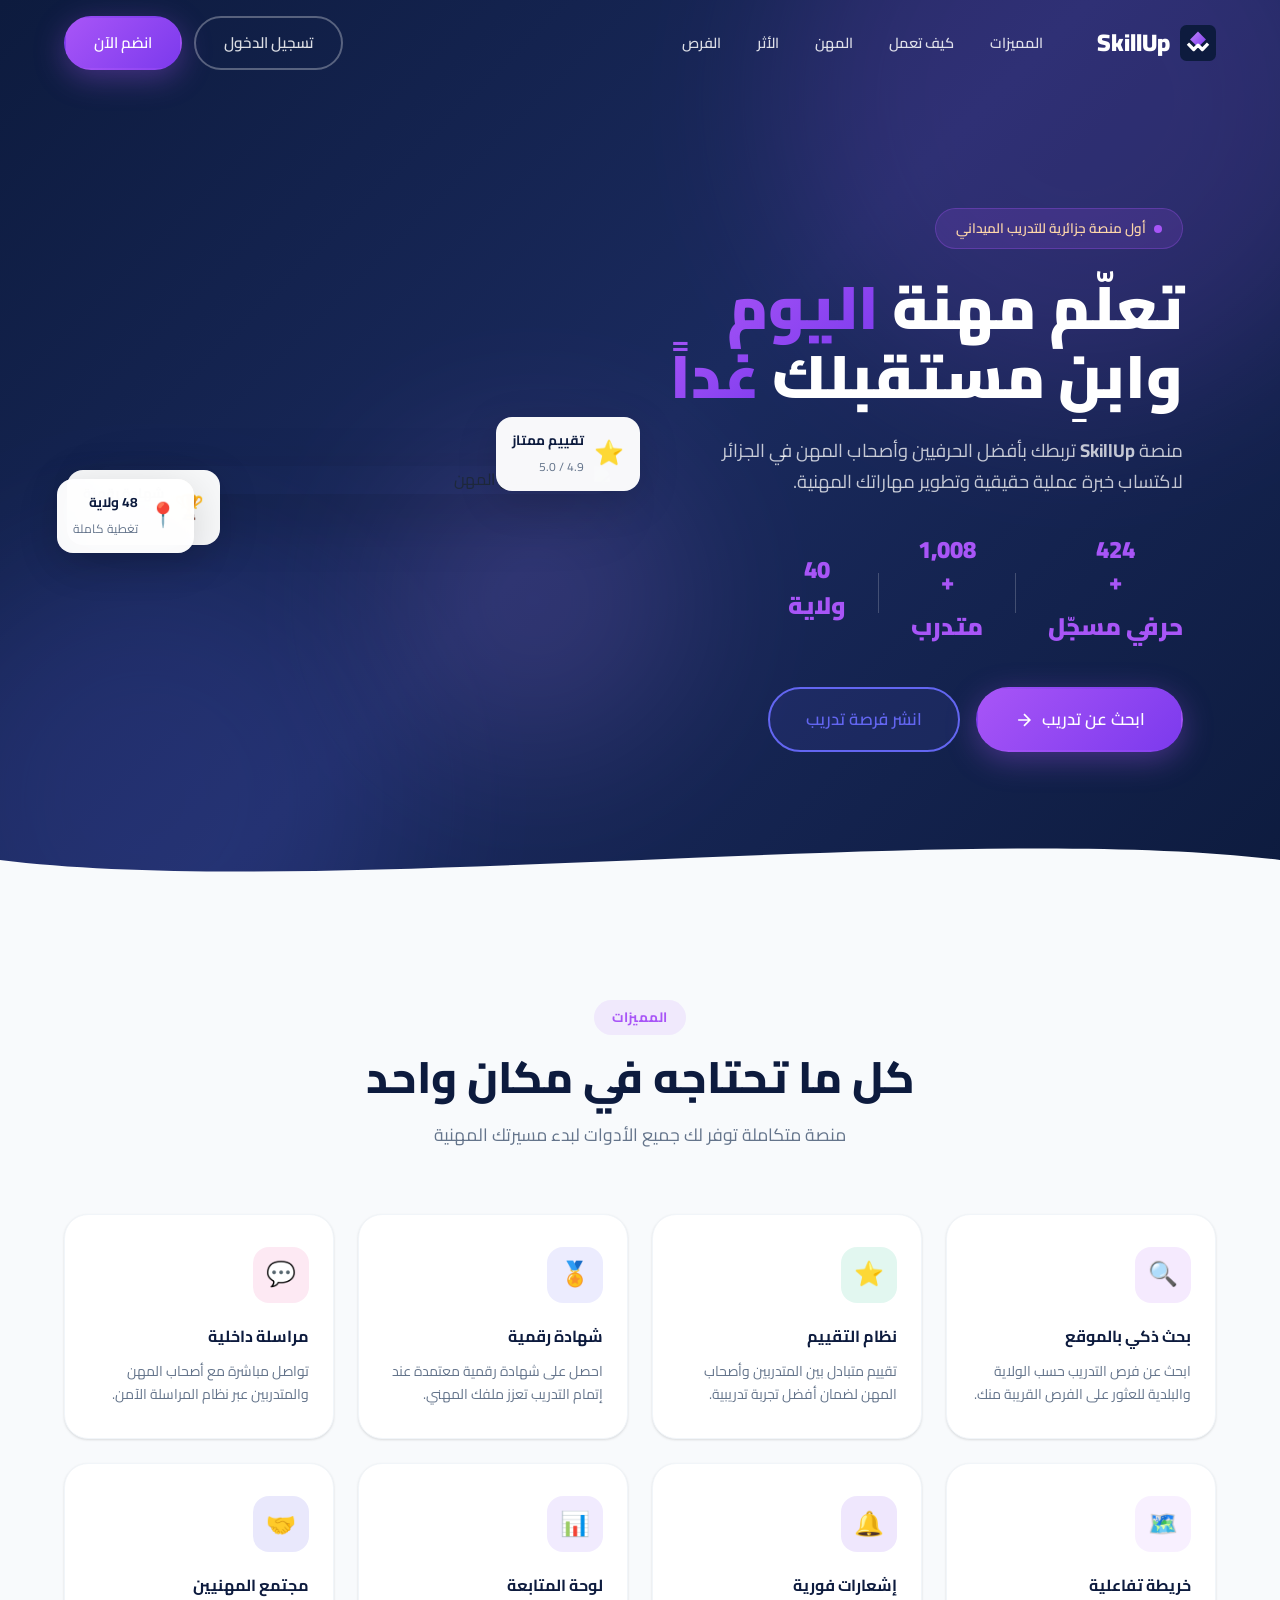
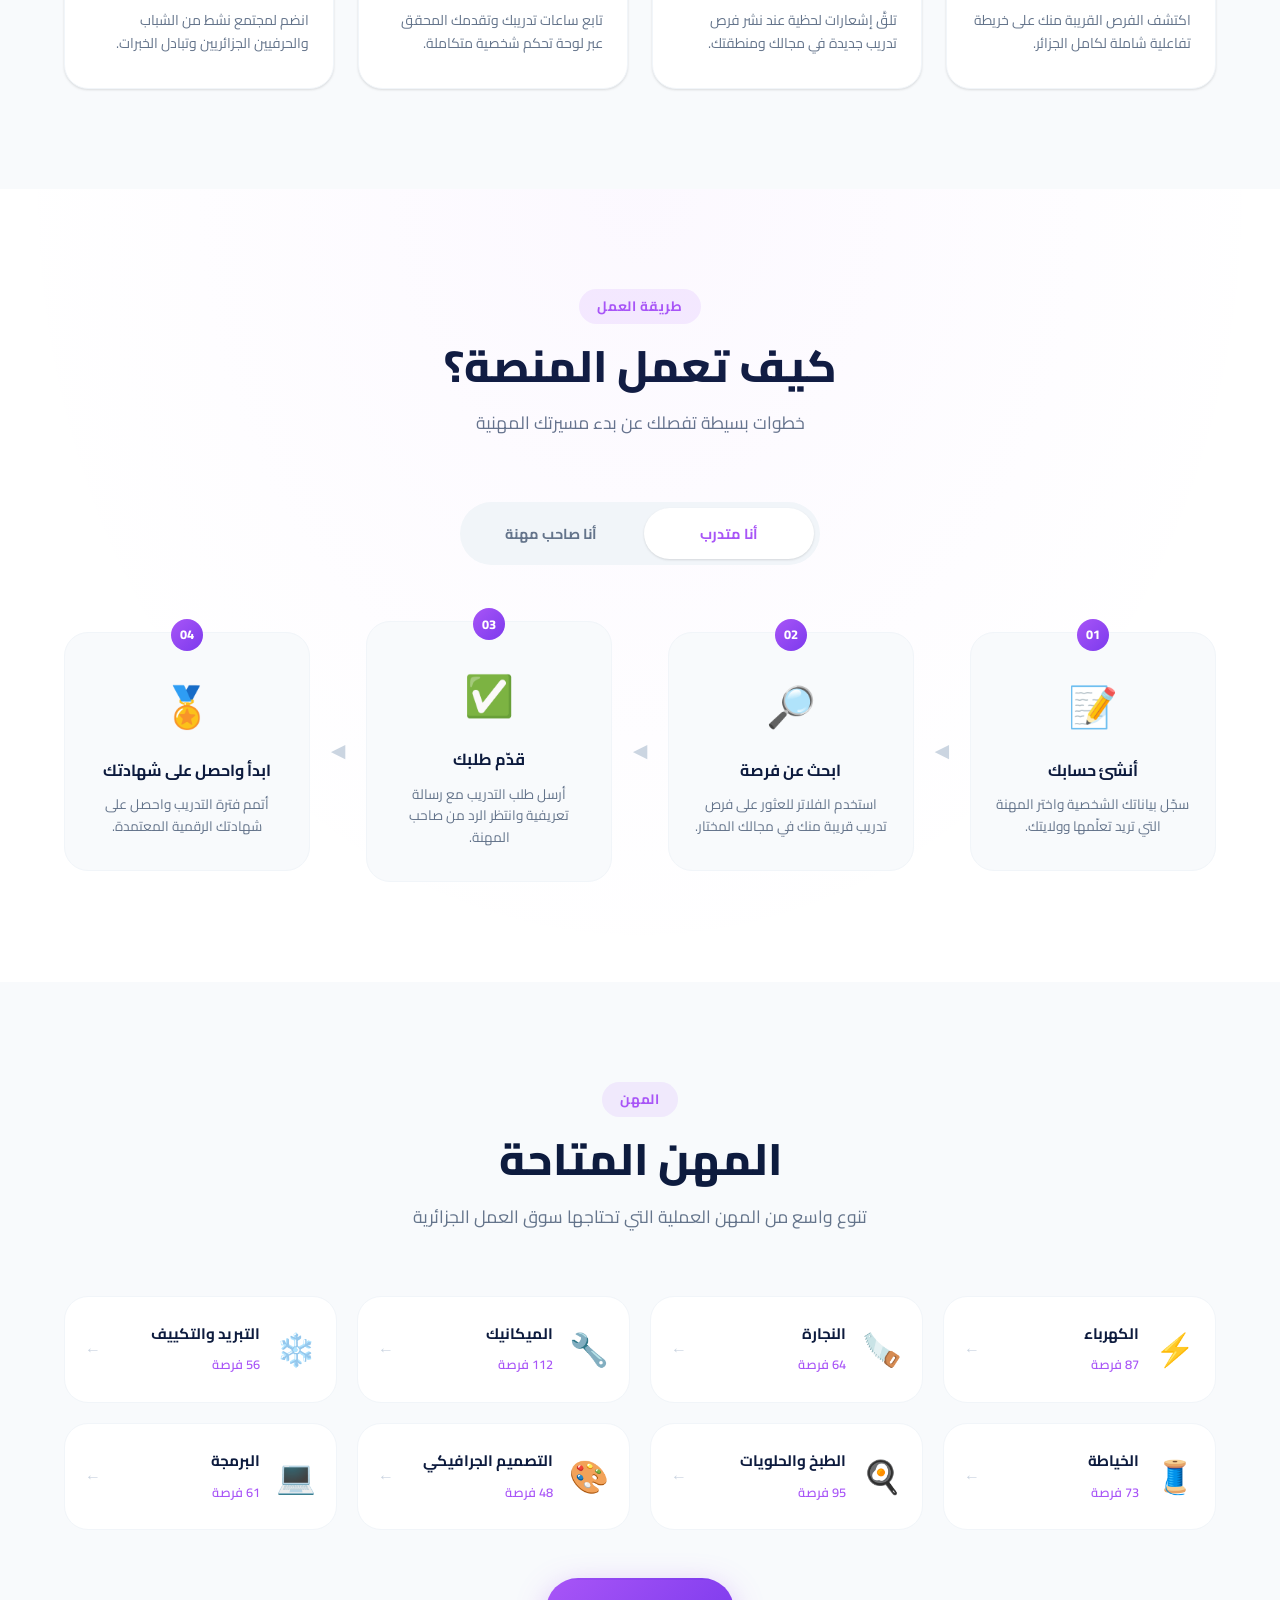
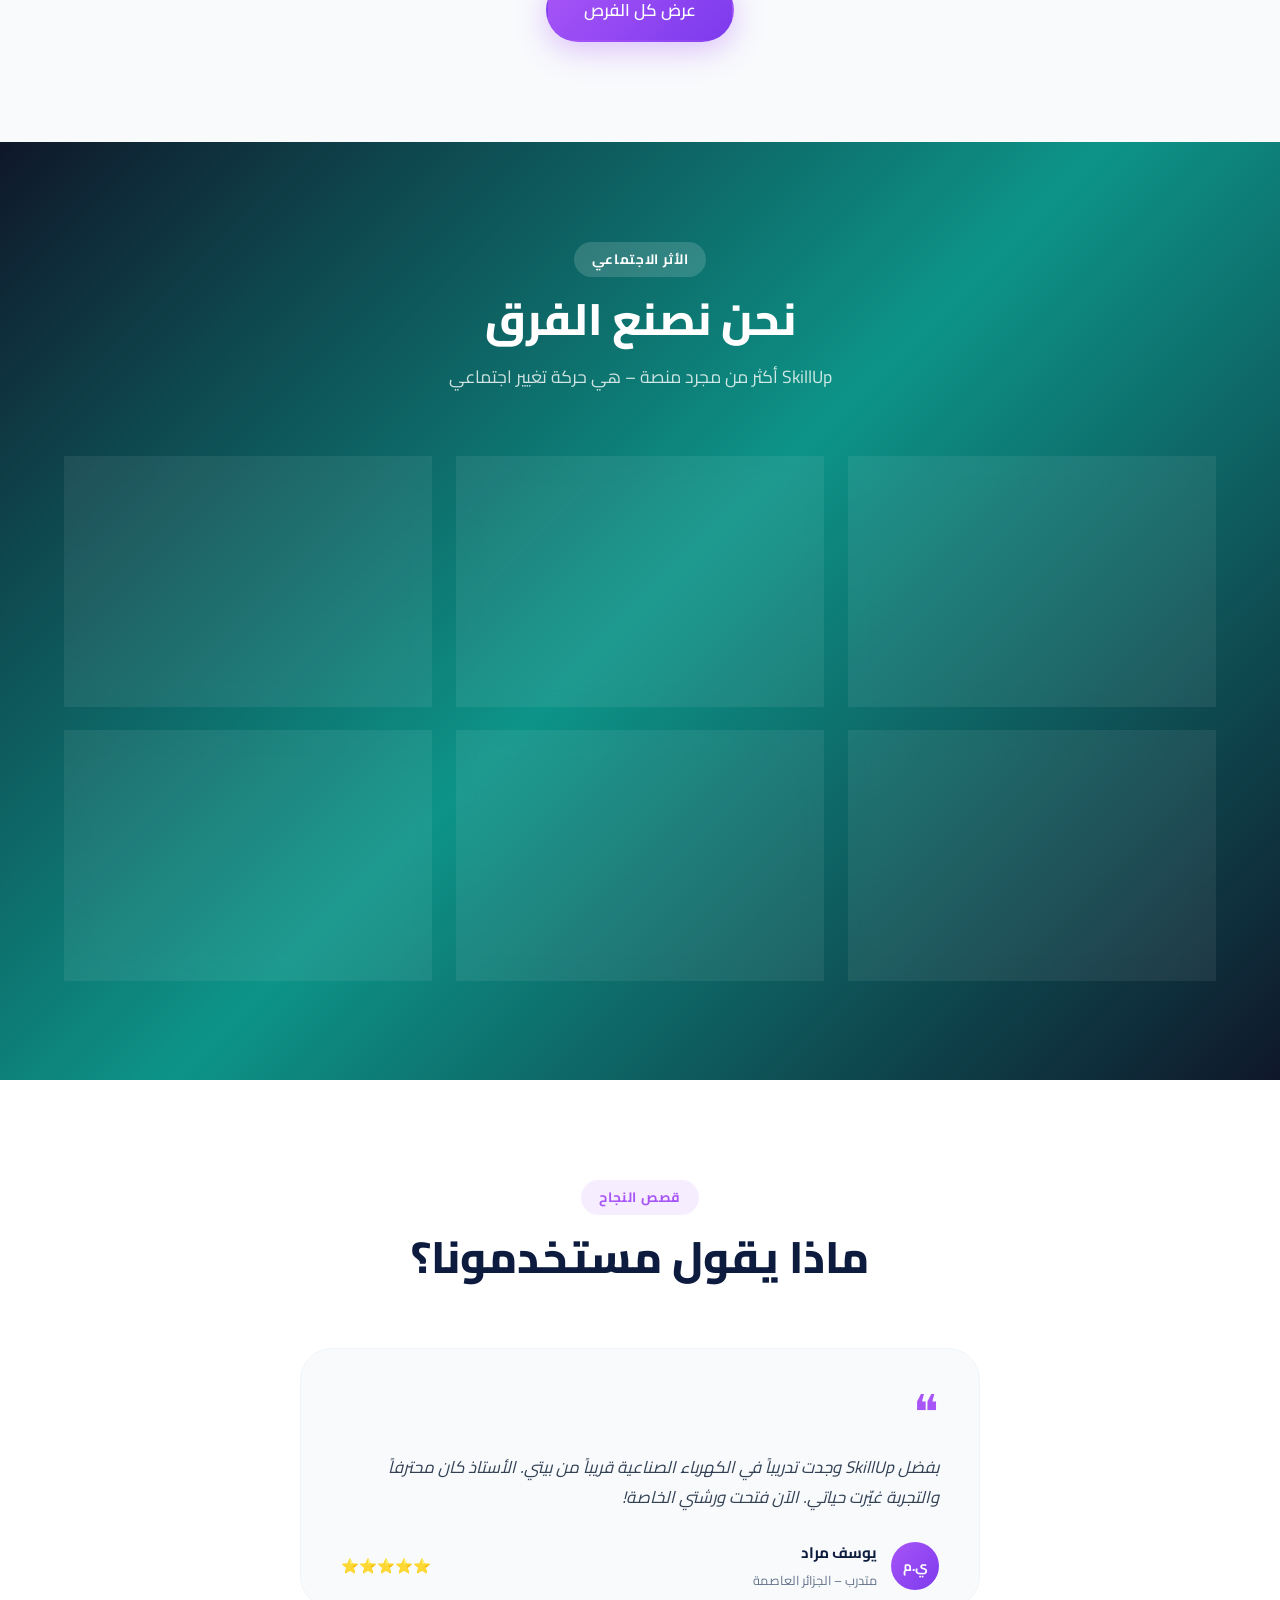
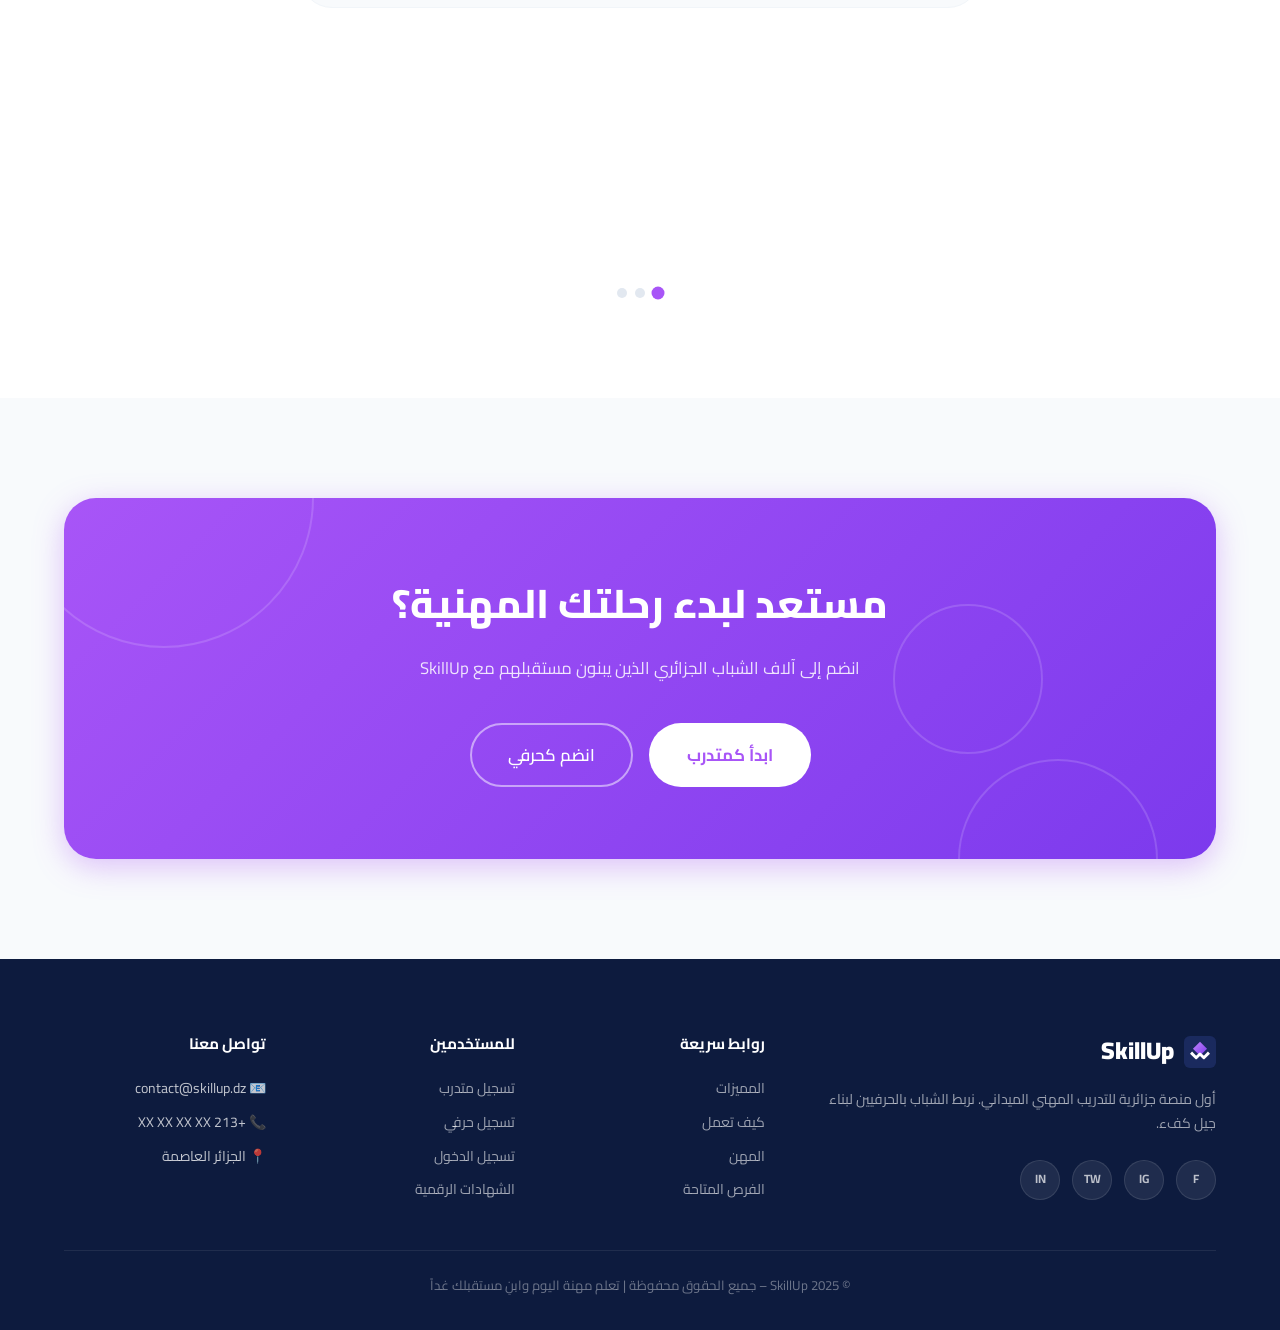
==== index.html @ a1ec8f39 "Add files via upload" ====
<!DOCTYPE html>
<html lang="ar" dir="rtl">
<head>
  <meta charset="UTF-8" />
  <meta name="viewport" content="width=device-width, initial-scale=1.0" />
  <meta name="description" content="SkillUp – أول منصة جزائرية تربط الشباب بالحرفيين وأصحاب المهن لاكتساب خبرة عملية حقيقية والاندماج في سوق العمل." />
  <meta property="og:title" content="SkillUp – تعلم مهنة اليوم وابنِ مستقبلك غداً" />
  <meta property="og:description" content="المنصة الجزائرية الأولى للتدريب المهني الميداني" />
  <title>SkillUp – التدريب المهني الجزائري</title>
  <link rel="preconnect" href="https://fonts.googleapis.com" />
  <link rel="preconnect" href="https://fonts.gstatic.com" crossorigin />
  <link href="https://fonts.googleapis.com/css2?family=Cairo:wght@300;400;500;600;700;800;900&family=Tajawal:wght@300;400;500;700;800&display=swap" rel="stylesheet" />
  <link rel="stylesheet" href="style.css" />
</head>
<body>

  <!-- ===== NAVBAR ===== -->
  <nav class="navbar" id="navbar">
    <div class="nav-container">
      <a href="index.html" class="nav-logo">
        <svg width="36" height="36" viewBox="0 0 100 100" fill="none" xmlns="http://www.w3.org/2000/svg">
          <rect width="100" height="100" rx="18" fill="#0d1b3e"/>
          <polygon points="50,18 72,40 50,62 28,40" fill="url(#dg)"/>
          <polyline points="22,52 38,68 50,56 62,68 78,52" stroke="white" stroke-width="9" stroke-linejoin="round" fill="none"/>
          <defs>
            <linearGradient id="dg" x1="28" y1="18" x2="72" y2="62" gradientUnits="userSpaceOnUse">
              <stop offset="0%" stop-color="#c084fc"/>
              <stop offset="100%" stop-color="#7c3aed"/>
            </linearGradient>
          </defs>
        </svg>
        <span class="logo-text">SkillUp</span>
      </a>
      <ul class="nav-links" id="nav-links">
        <li><a href="#features">المميزات</a></li>
        <li><a href="#how-it-works">كيف تعمل</a></li>
        <li><a href="#professions">المهن</a></li>
        <li><a href="#impact">الأثر</a></li>
        <li><a href="opportunities.html">الفرص</a></li>
      </ul>
      <div class="nav-actions">
        <a href="login.html" class="btn btn-ghost" id="btn-login">تسجيل الدخول</a>
        <a href="register.html" class="btn btn-primary" id="btn-register">انضم الآن</a>
      </div>
      <button class="hamburger" id="hamburger" aria-label="قائمة">
        <span></span><span></span><span></span>
      </button>
    </div>
  </nav>

  <!-- ===== HERO ===== -->
  <section class="hero" id="hero">
    <div class="hero-bg-shapes">
      <div class="shape shape-1"></div>
      <div class="shape shape-2"></div>
      <div class="shape shape-3"></div>
    </div>
    <div class="hero-container">
      <div class="hero-content">
        <div class="hero-badge">
          <span class="badge-dot"></span>
          أول منصة جزائرية للتدريب الميداني
        </div>
        <h1 class="hero-title">
          تعلّم مهنة <span class="gradient-text">اليوم</span><br />
          وابنِ مستقبلك <span class="gradient-text">غداً</span>
        </h1>
        <p class="hero-subtitle">
          منصة <strong>SkillUp</strong> تربطك بأفضل الحرفيين وأصحاب المهن في الجزائر لاكتساب خبرة عملية حقيقية وتطوير مهاراتك المهنية.
        </p>
        <div class="hero-stats">
          <div class="stat">
            <span class="stat-num" data-target="500">0</span><span>+</span>
            <span class="stat-label">حرفي مسجّل</span>
          </div>
          <div class="stat-divider"></div>
          <div class="stat">
            <span class="stat-num" data-target="1200">0</span><span>+</span>
            <span class="stat-label">متدرب</span>
          </div>
          <div class="stat-divider"></div>
          <div class="stat">
            <span class="stat-num" data-target="48">0</span><span></span>
            <span class="stat-label">ولاية</span>
          </div>
        </div>
        <div class="hero-actions">
          <a href="register.html?type=trainee" class="btn btn-primary btn-lg" id="hero-cta-trainee">
            ابحث عن تدريب
            <svg width="20" height="20" viewBox="0 0 24 24" fill="none" stroke="currentColor" stroke-width="2"><path d="M5 12h14M12 5l7 7-7 7"/></svg>
          </a>
          <a href="register.html?type=craftsman" class="btn btn-secondary btn-lg" id="hero-cta-craftsman">
            انشر فرصة تدريب
          </a>
        </div>
      </div>
      <div class="hero-image">
        <div class="hero-img-wrapper">
          <img src="assets/hero_illustration.png" alt="شباب يتعلمون المهن" class="hero-illustration" />
          <div class="floating-card card-1">
            <span class="card-icon">⭐</span>
            <div>
              <strong>تقييم ممتاز</strong>
              <small>4.9 / 5.0</small>
            </div>
          </div>
          <div class="floating-card card-2">
            <span class="card-icon">🏆</span>
            <div>
              <strong>شهادة رقمية</strong>
              <small>معتمدة</small>
            </div>
          </div>
          <div class="floating-card card-3">
            <span class="card-icon">📍</span>
            <div>
              <strong>48 ولاية</strong>
              <small>تغطية كاملة</small>
            </div>
          </div>
        </div>
      </div>
    </div>
    <div class="hero-wave">
      <svg viewBox="0 0 1440 120" preserveAspectRatio="none"><path d="M0,60 C360,120 1080,0 1440,60 L1440,120 L0,120 Z" fill="#f8fafc"/></svg>
    </div>
  </section>

  <!-- ===== FEATURES ===== -->
  <section class="features section" id="features">
    <div class="container">
      <div class="section-header">
        <span class="section-tag">المميزات</span>
        <h2 class="section-title">كل ما تحتاجه في مكان واحد</h2>
        <p class="section-subtitle">منصة متكاملة توفر لك جميع الأدوات لبدء مسيرتك المهنية</p>
      </div>
      <div class="features-grid">
        <div class="feature-card" data-delay="0">
          <div class="feature-icon" style="--icon-color: #a855f7;">🔍</div>
          <h3>بحث ذكي بالموقع</h3>
          <p>ابحث عن فرص التدريب حسب الولاية والبلدية للعثور على الفرص القريبة منك.</p>
        </div>
        <div class="feature-card" data-delay="100">
          <div class="feature-icon" style="--icon-color: #10b981;">⭐</div>
          <h3>نظام التقييم</h3>
          <p>تقييم متبادل بين المتدربين وأصحاب المهن لضمان أفضل تجربة تدريبية.</p>
        </div>
        <div class="feature-card" data-delay="200">
          <div class="feature-icon" style="--icon-color: #6366f1;">🏅</div>
          <h3>شهادة رقمية</h3>
          <p>احصل على شهادة رقمية معتمدة عند إتمام التدريب تعزز ملفك المهني.</p>
        </div>
        <div class="feature-card" data-delay="300">
          <div class="feature-icon" style="--icon-color: #ec4899;">💬</div>
          <h3>مراسلة داخلية</h3>
          <p>تواصل مباشرة مع أصحاب المهن والمتدربين عبر نظام المراسلة الآمن.</p>
        </div>
        <div class="feature-card" data-delay="400">
          <div class="feature-icon" style="--icon-color: #c084fc;">🗺️</div>
          <h3>خريطة تفاعلية</h3>
          <p>اكتشف الفرص القريبة منك على خريطة تفاعلية شاملة لكامل الجزائر.</p>
        </div>
        <div class="feature-card" data-delay="500">
          <div class="feature-icon" style="--icon-color: #7c3aed;">🔔</div>
          <h3>إشعارات فورية</h3>
          <p>تلقَّ إشعارات لحظية عند نشر فرص تدريب جديدة في مجالك ومنطقتك.</p>
        </div>
        <div class="feature-card" data-delay="600">
          <div class="feature-icon" style="--icon-color: #8b5cf6;">📊</div>
          <h3>لوحة المتابعة</h3>
          <p>تابع ساعات تدريبك وتقدمك المحقق عبر لوحة تحكم شخصية متكاملة.</p>
        </div>
        <div class="feature-card" data-delay="700">
          <div class="feature-icon" style="--icon-color: #4f46e5;">🤝</div>
          <h3>مجتمع المهنيين</h3>
          <p>انضم لمجتمع نشط من الشباب والحرفيين الجزائريين وتبادل الخبرات.</p>
        </div>
      </div>
    </div>
  </section>

  <!-- ===== HOW IT WORKS ===== -->
  <section class="how-it-works section" id="how-it-works">
    <div class="how-bg"></div>
    <div class="container">
      <div class="section-header">
        <span class="section-tag">طريقة العمل</span>
        <h2 class="section-title">كيف تعمل المنصة؟</h2>
        <p class="section-subtitle">خطوات بسيطة تفصلك عن بدء مسيرتك المهنية</p>
      </div>
      <div class="tabs-wrapper">
        <div class="tabs">
          <button class="tab active" data-tab="trainee" id="tab-trainee">أنا متدرب</button>
          <button class="tab" data-tab="craftsman" id="tab-craftsman">أنا صاحب مهنة</button>
        </div>
        <div class="steps-content" id="steps-trainee">
          <div class="steps-grid">
            <div class="step">
              <div class="step-number">01</div>
              <div class="step-icon">📝</div>
              <h3>أنشئ حسابك</h3>
              <p>سجّل بياناتك الشخصية واختر المهنة التي تريد تعلّمها وولايتك.</p>
            </div>
            <div class="step-arrow">◄</div>
            <div class="step">
              <div class="step-number">02</div>
              <div class="step-icon">🔎</div>
              <h3>ابحث عن فرصة</h3>
              <p>استخدم الفلاتر للعثور على فرص تدريب قريبة منك في مجالك المختار.</p>
            </div>
            <div class="step-arrow">◄</div>
            <div class="step">
              <div class="step-number">03</div>
              <div class="step-icon">✅</div>
              <h3>قدّم طلبك</h3>
              <p>أرسل طلب التدريب مع رسالة تعريفية وانتظر الرد من صاحب المهنة.</p>
            </div>
            <div class="step-arrow">◄</div>
            <div class="step">
              <div class="step-number">04</div>
              <div class="step-icon">🏅</div>
              <h3>ابدأ واحصل على شهادتك</h3>
              <p>أتمم فترة التدريب واحصل على شهادتك الرقمية المعتمدة.</p>
            </div>
          </div>
        </div>
        <div class="steps-content hidden" id="steps-craftsman">
          <div class="steps-grid">
            <div class="step">
              <div class="step-number">01</div>
              <div class="step-icon">🧑‍🔧</div>
              <h3>سجّل ورشتك</h3>
              <p>أنشئ ملف احترافي لورشتك أو محلك مع صورة وبيانات التواصل.</p>
            </div>
            <div class="step-arrow">◄</div>
            <div class="step">
              <div class="step-number">02</div>
              <div class="step-icon">📢</div>
              <h3>انشر فرصة تدريب</h3>
              <p>حدد المهارات المطلوبة ومدة التدريب وعدد المتدربين المقبولين.</p>
            </div>
            <div class="step-arrow">◄</div>
            <div class="step">
              <div class="step-number">03</div>
              <div class="step-icon">👥</div>
              <h3>اختر المتدربين</h3>
              <p>راجع الطلبات الواردة واختر المتدربين الأنسب لورشتك.</p>
            </div>
            <div class="step-arrow">◄</div>
            <div class="step">
              <div class="step-number">04</div>
              <div class="step-icon">⭐</div>
              <h3>درّب وقيّم</h3>
              <p>أشرف على التدريب وتابع التقدم وامنح الشهادة عند الإتمام.</p>
            </div>
          </div>
        </div>
      </div>
    </div>
  </section>

  <!-- ===== PROFESSIONS ===== -->
  <section class="professions section" id="professions">
    <div class="container">
      <div class="section-header">
        <span class="section-tag">المهن</span>
        <h2 class="section-title">المهن المتاحة</h2>
        <p class="section-subtitle">تنوع واسع من المهن العملية التي تحتاجها سوق العمل الجزائرية</p>
      </div>
      <div class="professions-grid">
        <a href="opportunities.html?profession=electricity" class="profession-card" id="prof-electricity">
          <div class="prof-icon">⚡</div>
          <div class="prof-info"><h3>الكهرباء</h3><span class="prof-count">87 فرصة</span></div>
          <div class="prof-arrow">←</div>
        </a>
        <a href="opportunities.html?profession=carpentry" class="profession-card" id="prof-carpentry">
          <div class="prof-icon">🪚</div>
          <div class="prof-info"><h3>النجارة</h3><span class="prof-count">64 فرصة</span></div>
          <div class="prof-arrow">←</div>
        </a>
        <a href="opportunities.html?profession=mechanics" class="profession-card" id="prof-mechanics">
          <div class="prof-icon">🔧</div>
          <div class="prof-info"><h3>الميكانيك</h3><span class="prof-count">112 فرصة</span></div>
          <div class="prof-arrow">←</div>
        </a>
        <a href="opportunities.html?profession=cooling" class="profession-card" id="prof-cooling">
          <div class="prof-icon">❄️</div>
          <div class="prof-info"><h3>التبريد والتكييف</h3><span class="prof-count">56 فرصة</span></div>
          <div class="prof-arrow">←</div>
        </a>
        <a href="opportunities.html?profession=sewing" class="profession-card" id="prof-sewing">
          <div class="prof-icon">🧵</div>
          <div class="prof-info"><h3>الخياطة</h3><span class="prof-count">73 فرصة</span></div>
          <div class="prof-arrow">←</div>
        </a>
        <a href="opportunities.html?profession=cooking" class="profession-card" id="prof-cooking">
          <div class="prof-icon">🍳</div>
          <div class="prof-info"><h3>الطبخ والحلويات</h3><span class="prof-count">95 فرصة</span></div>
          <div class="prof-arrow">←</div>
        </a>
        <a href="opportunities.html?profession=design" class="profession-card" id="prof-design">
          <div class="prof-icon">🎨</div>
          <div class="prof-info"><h3>التصميم الجرافيكي</h3><span class="prof-count">48 فرصة</span></div>
          <div class="prof-arrow">←</div>
        </a>
        <a href="opportunities.html?profession=programming" class="profession-card" id="prof-programming">
          <div class="prof-icon">💻</div>
          <div class="prof-info"><h3>البرمجة</h3><span class="prof-count">61 فرصة</span></div>
          <div class="prof-arrow">←</div>
        </a>
      </div>
      <div class="section-cta">
        <a href="opportunities.html" class="btn btn-primary btn-lg" id="btn-all-opportunities">عرض كل الفرص</a>
      </div>
    </div>
  </section>

  <!-- ===== IMPACT ===== -->
  <section class="impact section" id="impact">
    <div class="impact-bg"></div>
    <div class="container">
      <div class="section-header">
        <span class="section-tag light">الأثر الاجتماعي</span>
        <h2 class="section-title light">نحن نصنع الفرق</h2>
        <p class="section-subtitle light">SkillUp أكثر من مجرد منصة – هي حركة تغيير اجتماعي</p>
      </div>
      <div class="impact-grid">
        <div class="impact-card"><div class="impact-icon">📉</div><h3>تقليل البطالة</h3><p>نساهم في تقليص نسبة البطالة بين الشباب من خلال ربطهم بسوق العمل مباشرة.</p></div>
        <div class="impact-card"><div class="impact-icon">💡</div><h3>تطوير المهارات</h3><p>نبني جيلاً من الشباب الجزائري المزود بمهارات عملية حقيقية يحتاجها السوق.</p></div>
        <div class="impact-card"><div class="impact-icon">🌉</div><h3>جسر التعلم والعمل</h3><p>نسهّل الانتقال السلس من مرحلة التعلم إلى مرحلة العمل الفعلي.</p></div>
        <div class="impact-card"><div class="impact-icon">🏺</div><h3>دعم الحرف المحلية</h3><p>نحافظ على الحرف والمهن التقليدية الجزائرية وننقلها للأجيال القادمة.</p></div>
        <div class="impact-card"><div class="impact-icon">🚀</div><h3>ريادة الأعمال</h3><p>نعزز ثقافة التكوين المهني وريادة الأعمال لدى شباب الجزائر.</p></div>
        <div class="impact-card"><div class="impact-icon">🤝</div><h3>بناء المجتمع</h3><p>نخلق شبكة من العلاقات المهنية التي تدوم وتفيد الفرد والمجتمع معاً.</p></div>
      </div>
    </div>
  </section>

  <!-- ===== TESTIMONIALS ===== -->
  <section class="testimonials section" id="testimonials">
    <div class="container">
      <div class="section-header">
        <span class="section-tag">قصص النجاح</span>
        <h2 class="section-title">ماذا يقول مستخدمونا؟</h2>
      </div>
      <div class="testimonials-slider" id="testimonials-slider">
        <div class="testimonial-card active" id="testimonial-1">
          <div class="testimonial-quote">❝</div>
          <p class="testimonial-text">بفضل SkillUp وجدت تدريباً في الكهرباء الصناعية قريباً من بيتي. الأستاذ كان محترفاً والتجربة غيّرت حياتي. الآن فتحت ورشتي الخاصة!</p>
          <div class="testimonial-author">
            <div class="author-avatar">ي.م</div>
            <div class="author-info"><strong>يوسف مراد</strong><span>متدرب – الجزائر العاصمة</span></div>
            <div class="testimonial-stars">⭐⭐⭐⭐⭐</div>
          </div>
        </div>
        <div class="testimonial-card" id="testimonial-2">
          <div class="testimonial-quote">❝</div>
          <p class="testimonial-text">كحرفية في الخياطة التقليدية، ساعدتني المنصة على إيجاد متدربات جادات. الآن عندي ثلاث مساعدات ماهرات تعلّمن في ورشتي عبر SkillUp.</p>
          <div class="testimonial-author">
            <div class="author-avatar">ف.ب</div>
            <div class="author-info"><strong>فاطمة بوزيدي</strong><span>حرفية خياطة – وهران</span></div>
            <div class="testimonial-stars">⭐⭐⭐⭐⭐</div>
          </div>
        </div>
        <div class="testimonial-card" id="testimonial-3">
          <div class="testimonial-quote">❝</div>
          <p class="testimonial-text">تدربت على الطبخ والحلويات لمدة شهرين وحصلت على شهادة رقمية. الشهادة ساعدتني كثيراً في إيجاد عمل في مطعم محترم بقسنطينة.</p>
          <div class="testimonial-author">
            <div class="author-avatar">أ.ق</div>
            <div class="author-info"><strong>أمين قدّور</strong><span>متدرب – قسنطينة</span></div>
            <div class="testimonial-stars">⭐⭐⭐⭐⭐</div>
          </div>
        </div>
      </div>
      <div class="testimonial-dots">
        <span class="dot active" data-slide="0"></span>
        <span class="dot" data-slide="1"></span>
        <span class="dot" data-slide="2"></span>
      </div>
    </div>
  </section>

  <!-- ===== CTA ===== -->
  <section class="cta-section section" id="cta">
    <div class="container">
      <div class="cta-card">
        <div class="cta-content">
          <h2>مستعد لبدء رحلتك المهنية؟</h2>
          <p>انضم إلى آلاف الشباب الجزائري الذين يبنون مستقبلهم مع SkillUp</p>
          <div class="cta-actions">
            <a href="register.html?type=trainee" class="btn btn-white btn-lg" id="cta-trainee">ابدأ كمتدرب</a>
            <a href="register.html?type=craftsman" class="btn btn-outline-white btn-lg" id="cta-craftsman">انضم كحرفي</a>
          </div>
        </div>
        <div class="cta-decoration">
          <div class="cta-circle c1"></div>
          <div class="cta-circle c2"></div>
          <div class="cta-circle c3"></div>
        </div>
      </div>
    </div>
  </section>

  <!-- ===== FOOTER ===== -->
  <footer class="footer" id="footer">
    <div class="container">
      <div class="footer-grid">
        <div class="footer-brand">
          <a href="index.html" class="nav-logo" style="color:white;margin-bottom:16px;">
            <svg width="32" height="32" viewBox="0 0 100 100" fill="none" xmlns="http://www.w3.org/2000/svg">
              <rect width="100" height="100" rx="18" fill="#1a2a5e"/>
              <polygon points="50,18 72,40 50,62 28,40" fill="url(#dg2)"/>
              <polyline points="22,52 38,68 50,56 62,68 78,52" stroke="white" stroke-width="9" stroke-linejoin="round" fill="none"/>
              <defs><linearGradient id="dg2" x1="28" y1="18" x2="72" y2="62" gradientUnits="userSpaceOnUse"><stop offset="0%" stop-color="#c084fc"/><stop offset="100%" stop-color="#7c3aed"/></linearGradient></defs>
            </svg>
            <span class="logo-text">SkillUp</span>
          </a>
          <p>أول منصة جزائرية للتدريب المهني الميداني. نربط الشباب بالحرفيين لبناء جيل كفء.</p>
          <div class="social-links">
            <a href="#" class="social-link" id="social-fb" aria-label="فيسبوك">f</a>
            <a href="#" class="social-link" id="social-ig" aria-label="إنستغرام">ig</a>
            <a href="#" class="social-link" id="social-tw" aria-label="تويتر">tw</a>
            <a href="#" class="social-link" id="social-li" aria-label="لينكدإن">in</a>
          </div>
        </div>
        <div class="footer-links-col">
          <h4>روابط سريعة</h4>
          <ul>
            <li><a href="#features">المميزات</a></li>
            <li><a href="#how-it-works">كيف تعمل</a></li>
            <li><a href="#professions">المهن</a></li>
            <li><a href="opportunities.html">الفرص المتاحة</a></li>
          </ul>
        </div>
        <div class="footer-links-col">
          <h4>للمستخدمين</h4>
          <ul>
            <li><a href="register.html?type=trainee">تسجيل متدرب</a></li>
            <li><a href="register.html?type=craftsman">تسجيل حرفي</a></li>
            <li><a href="login.html">تسجيل الدخول</a></li>
            <li><a href="#">الشهادات الرقمية</a></li>
          </ul>
        </div>
        <div class="footer-links-col">
          <h4>تواصل معنا</h4>
          <ul>
            <li>📧 contact@skillup.dz</li>
            <li>📞 +213 XX XX XX XX</li>
            <li>📍 الجزائر العاصمة</li>
          </ul>
        </div>
      </div>
      <div class="footer-bottom">
        <p>© 2025 SkillUp – جميع الحقوق محفوظة | تعلم مهنة اليوم وابنِ مستقبلك غداً</p>
      </div>
    </div>
  </footer>

  <script src="app.js"></script>
</body>
</html>
---- style.css ----
﻿/* ======================================================
   SkillUp â€“ CSS Design System
   ====================================================== */

@import url('https://fonts.googleapis.com/css2?family=Cairo:wght@300;400;500;600;700;800;900&family=Tajawal:wght@300;400;500;700;800&display=swap');

/* ---- TOKENS ---- */
:root {
  --primary: #a855f7;
  --primary-dark: #9333ea;
  --primary-light: #e9d5ff;
  --secondary: #6366f1;
  --secondary-dark: #4f46e5;
  --accent: #c084fc;
  --navy: #0d1b3e;
  --navy-soft: #1a2a5e;
  --dark: #111827;
  --gray-50: #f8fafc;
  --gray-100: #f1f5f9;
  --gray-200: #e2e8f0;
  --gray-300: #cbd5e1;
  --gray-400: #94a3b8;
  --gray-500: #64748b;
  --gray-600: #475569;
  --gray-700: #334155;
  --gray-800: #1e293b;
  --gray-900: #0f172a;
  --white: #ffffff;
  --success: #22c55e;
  --warning: #f59e0b;
  --danger: #ef4444;

  --gradient-primary: linear-gradient(135deg, #a855f7 0%, #7c3aed 100%);
  --gradient-secondary: linear-gradient(135deg, #6366f1 0%, #a855f7 100%);
  --gradient-hero: linear-gradient(135deg, #0d1b3e 0%, #1a2a5e 50%, #0d1b3e 100%);
  --gradient-card: linear-gradient(135deg, rgba(168,85,247,0.08) 0%, rgba(99,102,241,0.08) 100%);

  --shadow-sm: 0 1px 3px rgba(0,0,0,0.08), 0 1px 2px rgba(0,0,0,0.05);
  --shadow-md: 0 4px 16px rgba(0,0,0,0.10);
  --shadow-lg: 0 10px 40px rgba(0,0,0,0.15);
  --shadow-xl: 0 20px 60px rgba(0,0,0,0.20);
  --shadow-orange: 0 8px 30px rgba(168,85,247,0.35);
  --shadow-teal: 0 8px 30px rgba(99,102,241,0.30);

  --radius-sm: 8px;
  --radius-md: 16px;
  --radius-lg: 24px;
  --radius-xl: 32px;
  --radius-full: 9999px;

  --font-primary: 'Cairo', 'Tajawal', sans-serif;
  --transition: 0.3s cubic-bezier(0.4, 0, 0.2, 1);
  --transition-slow: 0.5s cubic-bezier(0.4, 0, 0.2, 1);
}

/* ---- RESET ---- */
*, *::before, *::after { box-sizing: border-box; margin: 0; padding: 0; }
html { scroll-behavior: smooth; font-size: 16px; }
body {
  font-family: var(--font-primary);
  color: var(--gray-800);
  background: var(--white);
  direction: rtl;
  overflow-x: hidden;
  line-height: 1.7;
}
img { max-width: 100%; display: block; }
a { text-decoration: none; color: inherit; }
ul { list-style: none; }
button { cursor: pointer; border: none; background: none; font-family: inherit; }

/* ---- UTILITIES ---- */
.container {
  max-width: 1200px;
  margin: 0 auto;
  padding: 0 24px;
}
.section { padding: 100px 0; }
.hidden { display: none !important; }
.gradient-text {
  background: var(--gradient-primary);
  -webkit-background-clip: text;
  -webkit-text-fill-color: transparent;
  background-clip: text;
}

/* ---- BUTTONS ---- */
.btn {
  display: inline-flex;
  align-items: center;
  gap: 8px;
  padding: 12px 28px;
  border-radius: var(--radius-full);
  font-family: var(--font-primary);
  font-weight: 600;
  font-size: 0.95rem;
  transition: var(--transition);
  cursor: pointer;
  border: 2px solid transparent;
  white-space: nowrap;
}
.btn-primary {
  background: var(--gradient-primary);
  color: var(--white);
  box-shadow: var(--shadow-orange);
}
.btn-primary:hover {
  transform: translateY(-2px);
  box-shadow: 0 12px 40px rgba(168,85,247,0.45);
}
.btn-secondary {
  background: rgba(99,102,241,0.1);
  color: var(--secondary);
  border-color: var(--secondary);
}
.btn-secondary:hover {
  background: var(--secondary);
  color: var(--white);
  transform: translateY(-2px);
  box-shadow: var(--shadow-teal);
}
.btn-ghost {
  color: var(--gray-600);
  border-color: var(--gray-200);
  background: transparent;
}
.btn-ghost:hover {
  background: var(--gray-100);
  color: var(--primary);
  border-color: var(--primary-light);
}
.btn-white {
  background: var(--white);
  color: var(--primary);
  font-weight: 700;
}
.btn-white:hover {
  transform: translateY(-2px);
  box-shadow: 0 8px 30px rgba(0,0,0,0.20);
}
.btn-outline-white {
  background: transparent;
  color: var(--white);
  border-color: rgba(255,255,255,0.5);
}
.btn-outline-white:hover {
  background: rgba(255,255,255,0.15);
  border-color: var(--white);
  transform: translateY(-2px);
}
.btn-lg { padding: 16px 36px; font-size: 1.05rem; }

/* ---- SECTION HEADER ---- */
.section-header {
  text-align: center;
  margin-bottom: 64px;
}
.section-tag {
  display: inline-block;
  padding: 6px 18px;
  background: rgba(168,85,247,0.1);
  color: var(--primary);
  border-radius: var(--radius-full);
  font-size: 0.85rem;
  font-weight: 700;
  letter-spacing: 0.05em;
  margin-bottom: 16px;
}
.section-tag.light {
  background: rgba(255,255,255,0.15);
  color: var(--white);
}
.section-title {
  font-size: clamp(2rem, 4vw, 2.75rem);
  font-weight: 800;
  color: var(--navy);
  line-height: 1.2;
  margin-bottom: 16px;
}
.section-title.light { color: var(--white); }
.section-subtitle {
  font-size: 1.1rem;
  color: var(--gray-500);
  max-width: 560px;
  margin: 0 auto;
}
.section-subtitle.light { color: rgba(255,255,255,0.8); }
.section-cta { text-align: center; margin-top: 48px; }

/* ============================================================
   NAVBAR
   ============================================================ */
.navbar {
  position: fixed;
  top: 0;
  right: 0;
  left: 0;
  z-index: 1000;
  padding: 16px 0;
  transition: var(--transition);
  backdrop-filter: blur(0px);
}
.navbar.scrolled {
  background: rgba(255,255,255,0.97);
  backdrop-filter: blur(20px);
  box-shadow: var(--shadow-md);
  padding: 10px 0;
}
.nav-container {
  max-width: 1200px;
  margin: 0 auto;
  padding: 0 24px;
  display: flex;
  align-items: center;
  gap: 40px;
}
.nav-logo {
  display: flex;
  align-items: center;
  gap: 10px;
  font-size: 1.5rem;
  font-weight: 900;
  color: var(--white);
  transition: var(--transition);
  flex-shrink: 0;
}
.navbar.scrolled .nav-logo { color: var(--navy); }
.logo-icon { font-size: 1.8rem; }
.nav-links {
  display: flex;
  align-items: center;
  gap: 8px;
  flex: 1;
}
.nav-links a {
  padding: 8px 14px;
  border-radius: var(--radius-full);
  color: rgba(255,255,255,0.85);
  font-weight: 600;
  font-size: 0.9rem;
  transition: var(--transition);
}
.navbar.scrolled .nav-links a { color: var(--gray-600); }
.nav-links a:hover {
  color: var(--primary);
  background: rgba(168,85,247,0.08);
}
.nav-actions {
  display: flex;
  align-items: center;
  gap: 12px;
  flex-shrink: 0;
}
.navbar .btn-ghost {
  color: rgba(255,255,255,0.85);
  border-color: rgba(255,255,255,0.3);
}
.navbar.scrolled .btn-ghost {
  color: var(--gray-600);
  border-color: var(--gray-200);
}
.hamburger {
  display: none;
  flex-direction: column;
  gap: 5px;
  padding: 8px;
  margin-right: auto;
}
.hamburger span {
  display: block;
  width: 24px;
  height: 2px;
  background: var(--white);
  border-radius: 2px;
  transition: var(--transition);
}
.navbar.scrolled .hamburger span { background: var(--navy); }

/* ============================================================
   HERO
   ============================================================ */
.hero {
  min-height: 100vh;
  background: var(--gradient-hero);
  position: relative;
  display: flex;
  align-items: center;
  overflow: hidden;
}
.hero-bg-shapes { position: absolute; inset: 0; pointer-events: none; }
.shape {
  position: absolute;
  border-radius: 50%;
  filter: blur(80px);
  opacity: 0.15;
}
.shape-1 {
  width: 600px; height: 600px;
  background: var(--primary);
  top: -200px; right: -100px;
  animation: float 8s ease-in-out infinite;
}
.shape-2 {
  width: 500px; height: 500px;
  background: var(--secondary);
  bottom: -150px; left: -100px;
  animation: float 10s ease-in-out infinite reverse;
}
.shape-3 {
  width: 300px; height: 300px;
  background: var(--accent);
  top: 50%; left: 30%;
  animation: float 7s ease-in-out infinite 2s;
}
@keyframes float {
  0%, 100% { transform: translateY(0) scale(1); }
  50% { transform: translateY(-30px) scale(1.05); }
}
.hero-container {
  max-width: 1200px;
  margin: 0 auto;
  padding: 120px 24px 60px;
  display: grid;
  grid-template-columns: 1fr 1fr;
  gap: 60px;
  align-items: center;
  position: relative;
  z-index: 1;
}
.hero-badge {
  display: inline-flex;
  align-items: center;
  gap: 8px;
  padding: 8px 20px;
  background: rgba(168,85,247,0.15);
  border: 1px solid rgba(168,85,247,0.3);
  border-radius: var(--radius-full);
  color: #fed7aa;
  font-size: 0.85rem;
  font-weight: 600;
  margin-bottom: 24px;
}
.badge-dot {
  width: 8px; height: 8px;
  background: var(--primary);
  border-radius: 50%;
  animation: pulse 2s infinite;
}
@keyframes pulse {
  0%, 100% { opacity: 1; transform: scale(1); }
  50% { opacity: 0.5; transform: scale(1.3); }
}
.hero-title {
  font-size: clamp(2.5rem, 5vw, 3.75rem);
  font-weight: 900;
  color: var(--white);
  line-height: 1.15;
  margin-bottom: 24px;
}
.hero-subtitle {
  font-size: 1.15rem;
  color: rgba(255,255,255,0.75);
  margin-bottom: 40px;
  max-width: 480px;
}
.hero-stats {
  display: flex;
  align-items: center;
  gap: 32px;
  margin-bottom: 40px;
}
.stat {
  text-align: center;
}
.stat-num {
  display: block;
  font-size: 2rem;
  font-weight: 900;
  color: var(--primary);
  line-height: 1;
}
.stat span { color: var(--primary); font-size: 1.5rem; font-weight: 900; }
.stat-label {
  display: block;
  font-size: 0.8rem;
  color: rgba(255,255,255,0.6);
  margin-top: 4px;
}
.stat-divider {
  width: 1px;
  height: 40px;
  background: rgba(255,255,255,0.2);
}
.hero-actions {
  display: flex;
  gap: 16px;
  flex-wrap: wrap;
}
.hero-image { position: relative; }
.hero-img-wrapper {
  position: relative;
  border-radius: var(--radius-xl);
  overflow: visible;
}
.hero-illustration {
  width: 100%;
  border-radius: var(--radius-xl);
  box-shadow: var(--shadow-xl);
  animation: fadeInUp 0.8s ease 0.3s both;
}
@keyframes fadeInUp {
  from { opacity: 0; transform: translateY(30px); }
  to { opacity: 1; transform: translateY(0); }
}
.floating-card {
  position: absolute;
  background: rgba(255,255,255,0.97);
  backdrop-filter: blur(20px);
  border-radius: var(--radius-md);
  padding: 12px 16px;
  display: flex;
  align-items: center;
  gap: 10px;
  box-shadow: var(--shadow-lg);
  animation: float 5s ease-in-out infinite;
}
.floating-card .card-icon { font-size: 1.5rem; }
.floating-card strong { display: block; font-size: 0.85rem; color: var(--navy); font-weight: 700; }
.floating-card small { font-size: 0.75rem; color: var(--gray-500); }
.card-1 { bottom: 10%; right: -30px; animation-delay: 0s; }
.card-2 { top: 15%; left: -30px; animation-delay: 1.5s; }
.card-3 { top: 45%; left: -40px; animation-delay: 3s; }
.hero-wave {
  position: absolute;
  bottom: 0; left: 0; right: 0;
  line-height: 0;
}
.hero-wave svg { width: 100%; height: 80px; }

/* ============================================================
   FEATURES
   ============================================================ */
.features { background: var(--gray-50); }
.features-grid {
  display: grid;
  grid-template-columns: repeat(4, 1fr);
  gap: 24px;
}
.feature-card {
  background: var(--white);
  border-radius: var(--radius-lg);
  padding: 32px 24px;
  box-shadow: var(--shadow-sm);
  border: 1px solid var(--gray-100);
  transition: var(--transition);
  cursor: default;
  opacity: 0;
  transform: translateY(20px);
}
.feature-card.visible {
  opacity: 1;
  transform: translateY(0);
}
.feature-card:hover {
  transform: translateY(-6px);
  box-shadow: var(--shadow-lg);
  border-color: transparent;
}
.feature-icon {
  width: 56px; height: 56px;
  border-radius: var(--radius-md);
  display: flex;
  align-items: center;
  justify-content: center;
  font-size: 1.5rem;
  margin-bottom: 20px;
  background: color-mix(in srgb, var(--icon-color) 12%, transparent);
}
.feature-card h3 {
  font-size: 1rem;
  font-weight: 700;
  color: var(--navy);
  margin-bottom: 10px;
}
.feature-card p {
  font-size: 0.875rem;
  color: var(--gray-500);
  line-height: 1.65;
}

/* ============================================================
   HOW IT WORKS
   ============================================================ */
.how-it-works { background: var(--white); position: relative; }
.how-bg {
  position: absolute;
  inset: 0;
  background: radial-gradient(ellipse at 50% 0%, rgba(168,85,247,0.04) 0%, transparent 70%);
  pointer-events: none;
}
.tabs-wrapper { position: relative; }
.tabs {
  display: flex;
  gap: 8px;
  justify-content: center;
  margin-bottom: 56px;
  background: var(--gray-100);
  padding: 6px;
  border-radius: var(--radius-full);
  max-width: 360px;
  margin-left: auto;
  margin-right: auto;
}
.tab {
  flex: 1;
  padding: 12px 28px;
  border-radius: var(--radius-full);
  font-family: var(--font-primary);
  font-weight: 700;
  font-size: 0.9rem;
  color: var(--gray-500);
  transition: var(--transition);
}
.tab.active {
  background: var(--white);
  color: var(--primary);
  box-shadow: var(--shadow-sm);
}
.steps-grid {
  display: grid;
  grid-template-columns: 1fr auto 1fr auto 1fr auto 1fr;
  align-items: center;
  gap: 16px;
}
.step {
  background: var(--gray-50);
  border-radius: var(--radius-lg);
  padding: 32px 24px;
  text-align: center;
  border: 1px solid var(--gray-100);
  transition: var(--transition);
  position: relative;
}
.step:hover {
  border-color: var(--primary-light);
  box-shadow: 0 8px 30px rgba(168,85,247,0.1);
  transform: translateY(-4px);
}
.step-number {
  position: absolute;
  top: -14px;
  right: 50%;
  transform: translateX(50%);
  background: var(--gradient-primary);
  color: var(--white);
  width: 32px; height: 32px;
  border-radius: 50%;
  font-size: 0.8rem;
  font-weight: 800;
  display: flex;
  align-items: center;
  justify-content: center;
}
.step-icon { font-size: 2.5rem; margin: 8px 0 16px; }
.step h3 { font-size: 1rem; font-weight: 700; color: var(--navy); margin-bottom: 10px; }
.step p { font-size: 0.85rem; color: var(--gray-500); line-height: 1.6; }
.step-arrow {
  font-size: 1.5rem;
  color: var(--gray-300);
  flex-shrink: 0;
}

/* ============================================================
   PROFESSIONS
   ============================================================ */
.professions { background: var(--gray-50); }
.professions-grid {
  display: grid;
  grid-template-columns: repeat(4, 1fr);
  gap: 20px;
}
.profession-card {
  background: var(--white);
  border: 1px solid var(--gray-100);
  border-radius: var(--radius-lg);
  padding: 24px 20px;
  display: flex;
  align-items: center;
  gap: 16px;
  transition: var(--transition);
  cursor: pointer;
  position: relative;
  overflow: hidden;
}
.profession-card::before {
  content: '';
  position: absolute;
  inset: 0;
  background: var(--gradient-primary);
  opacity: 0;
  transition: var(--transition);
}
.profession-card:hover {
  border-color: transparent;
  transform: translateY(-4px);
  box-shadow: var(--shadow-lg);
  color: var(--white);
}
.profession-card:hover::before { opacity: 1; }
.profession-card:hover .prof-count { color: rgba(255,255,255,0.75); }
.profession-card:hover .prof-arrow { color: rgba(255,255,255,0.8); }
.prof-icon { font-size: 2rem; position: relative; z-index: 1; flex-shrink: 0; }
.prof-info { flex: 1; position: relative; z-index: 1; }
.prof-info h3 { font-size: 0.95rem; font-weight: 700; color: var(--navy); margin-bottom: 4px; transition: var(--transition); }
.profession-card:hover .prof-info h3 { color: var(--white); }
.prof-count { font-size: 0.8rem; color: var(--primary); font-weight: 600; }
.prof-arrow { position: relative; z-index: 1; color: var(--gray-300); font-size: 1rem; transition: var(--transition); }
.profession-card:hover .prof-arrow { transform: translateX(-4px); }

/* ============================================================
   IMPACT
   ============================================================ */
.impact {
  position: relative;
  padding: 100px 0;
}
.impact-bg {
  position: absolute;
  inset: 0;
  background: linear-gradient(135deg, #0f172a 0%, #0d9488 50%, #0f172a 100%);
  z-index: 0;
}
.impact .container { position: relative; z-index: 1; }
.impact-grid {
  display: grid;
  grid-template-columns: repeat(3, 1fr);
  gap: 24px;
}
.impact-card {
  background: rgba(255,255,255,0.07);
  backdrop-filter: blur(10px);
  border: 1px solid rgba(255,255,255,0.1);
  border-radius: var(--radius-lg);
  padding: 36px 28px;
  text-align: center;
  transition: var(--transition);
}
.impact-card:hover {
  background: rgba(255,255,255,0.12);
  border-color: rgba(255,255,255,0.2);
  transform: translateY(-4px);
}
.impact-icon { font-size: 2.5rem; margin-bottom: 20px; }
.impact-card h3 { font-size: 1.1rem; font-weight: 700; color: var(--white); margin-bottom: 12px; }
.impact-card p { font-size: 0.875rem; color: rgba(255,255,255,0.7); line-height: 1.65; }

/* ============================================================
   TESTIMONIALS
   ============================================================ */
.testimonials { background: var(--white); }
.testimonials-slider {
  max-width: 680px;
  margin: 0 auto;
  position: relative;
  min-height: 260px;
}
.testimonial-card {
  position: absolute;
  inset: 0;
  background: var(--gray-50);
  border-radius: var(--radius-xl);
  padding: 40px;
  border: 1px solid var(--gray-100);
  opacity: 0;
  transform: translateX(30px);
  transition: all 0.5s ease;
  pointer-events: none;
}
.testimonial-card.active {
  opacity: 1;
  transform: translateX(0);
  pointer-events: all;
}
.testimonial-quote {
  font-size: 3rem;
  color: var(--primary);
  line-height: 1;
  margin-bottom: 16px;
  font-family: Georgia, serif;
}
.testimonial-text {
  font-size: 1.05rem;
  color: var(--gray-700);
  line-height: 1.75;
  margin-bottom: 28px;
  font-style: italic;
}
.testimonial-author {
  display: flex;
  align-items: center;
  gap: 14px;
}
.author-avatar {
  width: 48px; height: 48px;
  background: var(--gradient-primary);
  color: var(--white);
  border-radius: 50%;
  display: flex;
  align-items: center;
  justify-content: center;
  font-weight: 700;
  font-size: 0.85rem;
  flex-shrink: 0;
}
.author-info { flex: 1; }
.author-info strong { display: block; font-size: 0.95rem; color: var(--navy); font-weight: 700; }
.author-info span { font-size: 0.8rem; color: var(--gray-500); }
.testimonial-stars { font-size: 0.9rem; }
.testimonial-dots {
  display: flex;
  justify-content: center;
  gap: 8px;
  margin-top: 280px;
}
.dot {
  width: 10px; height: 10px;
  border-radius: 50%;
  background: var(--gray-200);
  cursor: pointer;
  transition: var(--transition);
}
.dot.active {
  background: var(--primary);
  transform: scale(1.3);
}

/* ============================================================
   CTA SECTION
   ============================================================ */
.cta-section { background: var(--gray-50); }
.cta-card {
  background: var(--gradient-primary);
  border-radius: var(--radius-xl);
  padding: 72px 64px;
  text-align: center;
  position: relative;
  overflow: hidden;
  box-shadow: var(--shadow-orange);
}
.cta-content { position: relative; z-index: 1; }
.cta-card h2 { font-size: clamp(1.75rem, 4vw, 2.5rem); font-weight: 800; color: var(--white); margin-bottom: 16px; }
.cta-card p { font-size: 1.05rem; color: rgba(255,255,255,0.85); margin-bottom: 40px; }
.cta-actions { display: flex; justify-content: center; gap: 16px; flex-wrap: wrap; }
.cta-decoration { position: absolute; inset: 0; pointer-events: none; }
.cta-circle {
  position: absolute;
  border-radius: 50%;
  border: 2px solid rgba(255,255,255,0.15);
}
.c1 { width: 300px; height: 300px; top: -150px; left: -50px; }
.c2 { width: 200px; height: 200px; bottom: -100px; right: 5%; }
.c3 { width: 150px; height: 150px; top: 50%; right: 15%; transform: translateY(-50%); }

/* ============================================================
   FOOTER
   ============================================================ */
.footer {
  background: var(--navy);
  color: rgba(255,255,255,0.75);
  padding: 72px 0 32px;
}
.footer-grid {
  display: grid;
  grid-template-columns: 2fr 1fr 1fr 1fr;
  gap: 48px;
  margin-bottom: 48px;
}
.footer-brand .nav-logo { color: var(--white); margin-bottom: 16px; }
.footer-brand p { font-size: 0.875rem; line-height: 1.7; color: rgba(255,255,255,0.6); margin-bottom: 24px; }
.social-links { display: flex; gap: 12px; }
.social-link {
  width: 40px; height: 40px;
  border-radius: 50%;
  background: rgba(255,255,255,0.08);
  border: 1px solid rgba(255,255,255,0.1);
  display: flex; align-items: center; justify-content: center;
  font-size: 0.75rem;
  font-weight: 700;
  color: rgba(255,255,255,0.7);
  transition: var(--transition);
  text-transform: uppercase;
}
.social-link:hover { background: var(--primary); border-color: var(--primary); color: var(--white); }
.footer-links-col h4 { font-size: 0.95rem; font-weight: 700; color: var(--white); margin-bottom: 20px; }
.footer-links-col ul { display: flex; flex-direction: column; gap: 10px; }
.footer-links-col li { font-size: 0.875rem; }
.footer-links-col a { color: rgba(255,255,255,0.6); transition: var(--transition); }
.footer-links-col a:hover { color: var(--primary); }
.footer-bottom {
  border-top: 1px solid rgba(255,255,255,0.08);
  padding-top: 24px;
  text-align: center;
  font-size: 0.825rem;
  color: rgba(255,255,255,0.4);
}

/* ============================================================
   RESPONSIVE
   ============================================================ */
@media (max-width: 1024px) {
  .features-grid { grid-template-columns: repeat(2, 1fr); }
  .professions-grid { grid-template-columns: repeat(2, 1fr); }
  .footer-grid { grid-template-columns: 1fr 1fr; }
  .steps-grid {
    grid-template-columns: 1fr 1fr;
    grid-template-rows: auto auto;
  }
  .step-arrow:nth-of-type(even) { display: none; }
}

@media (max-width: 768px) {
  .section { padding: 72px 0; }
  .hero-container { grid-template-columns: 1fr; padding-top: 100px; text-align: center; }
  .hero-image { display: none; }
  .hero-actions { justify-content: center; }
  .hero-stats { justify-content: center; }
  .nav-links, .nav-actions { display: none; }
  .hamburger { display: flex; }
  .nav-links.open {
    display: flex;
    flex-direction: column;
    position: fixed;
    top: 0; right: 0; bottom: 0;
    width: 280px;
    background: var(--navy);
    padding: 100px 32px 40px;
    box-shadow: var(--shadow-xl);
    z-index: 999;
  }
  .nav-links.open a { color: var(--white); padding: 14px 16px; border-radius: var(--radius-md); }
  .impact-grid { grid-template-columns: 1fr; }
  .features-grid { grid-template-columns: 1fr; }
  .professions-grid { grid-template-columns: 1fr 1fr; }
  .steps-grid { grid-template-columns: 1fr; }
  .step-arrow { display: none; }
  .footer-grid { grid-template-columns: 1fr; }
  .cta-card { padding: 48px 24px; }
}
@media (max-width: 480px) {
  .professions-grid { grid-template-columns: 1fr; }
  .hero-title { font-size: 2rem; }
}
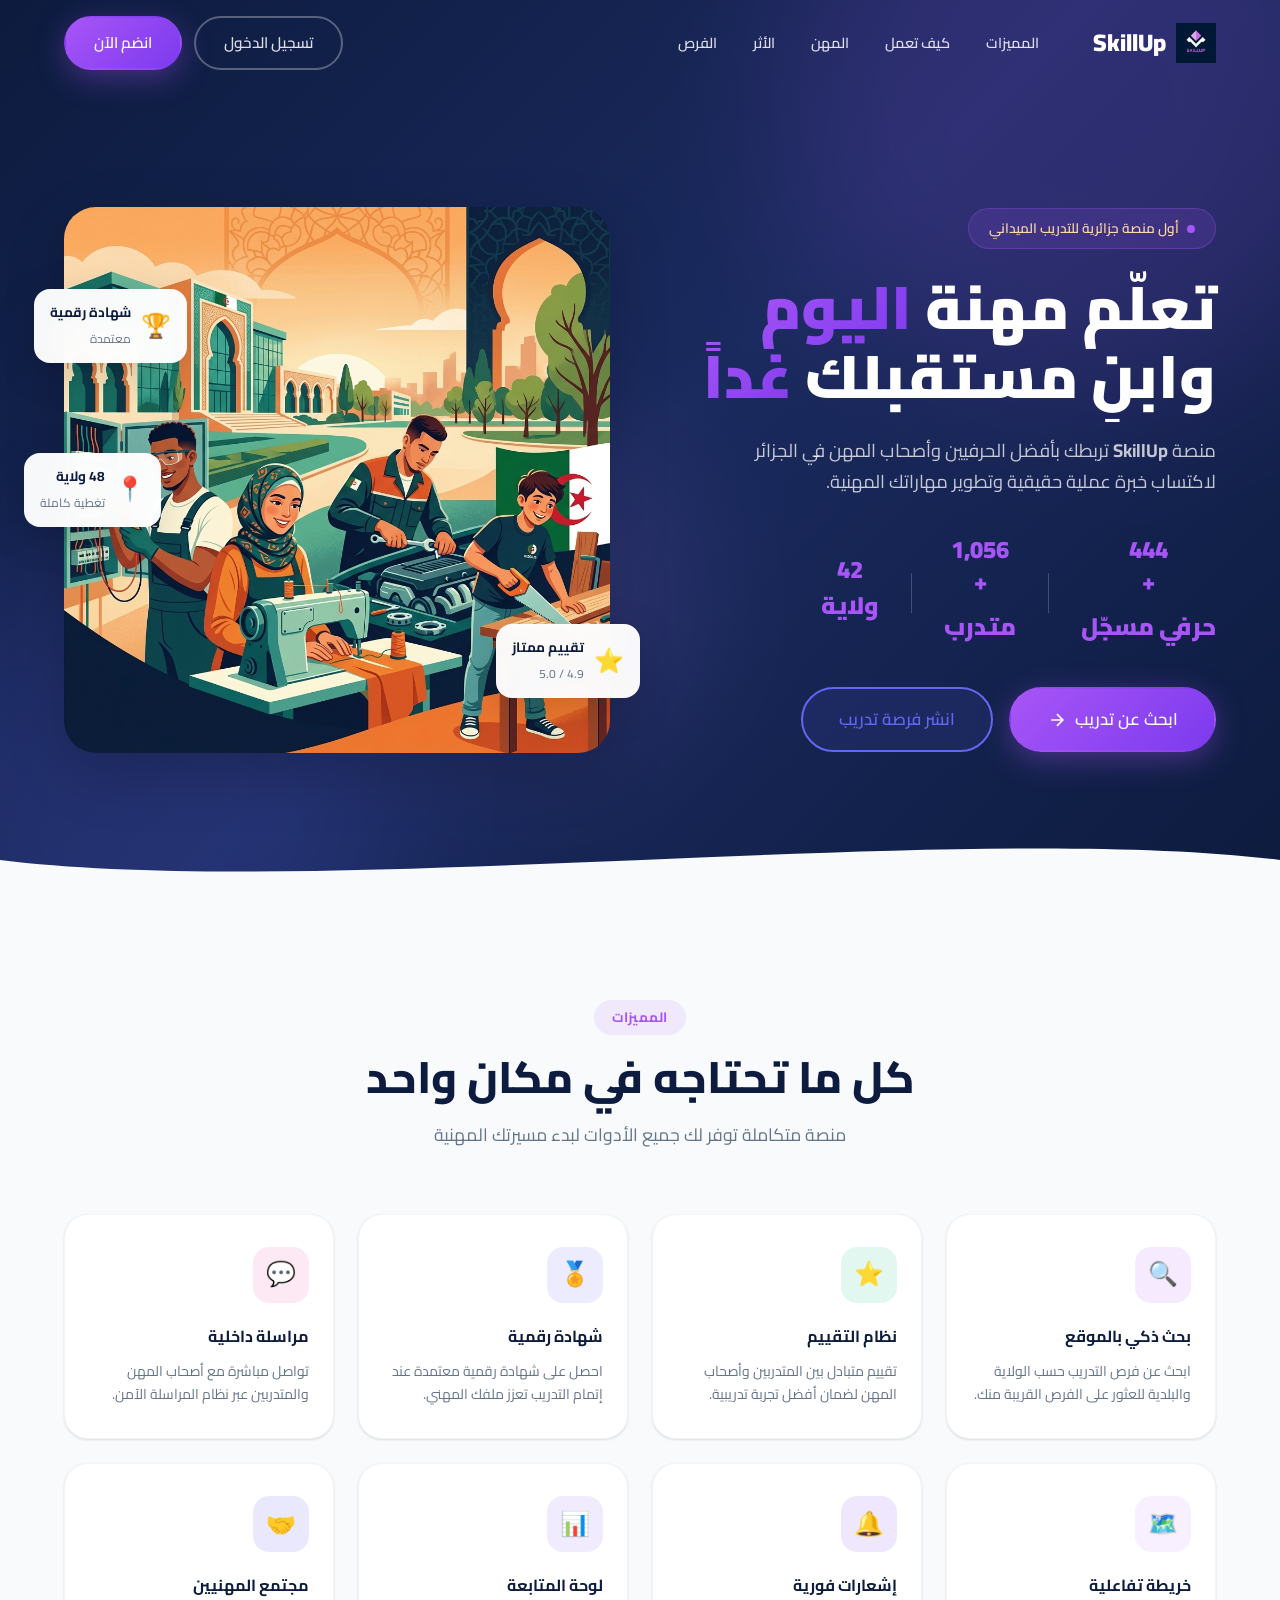
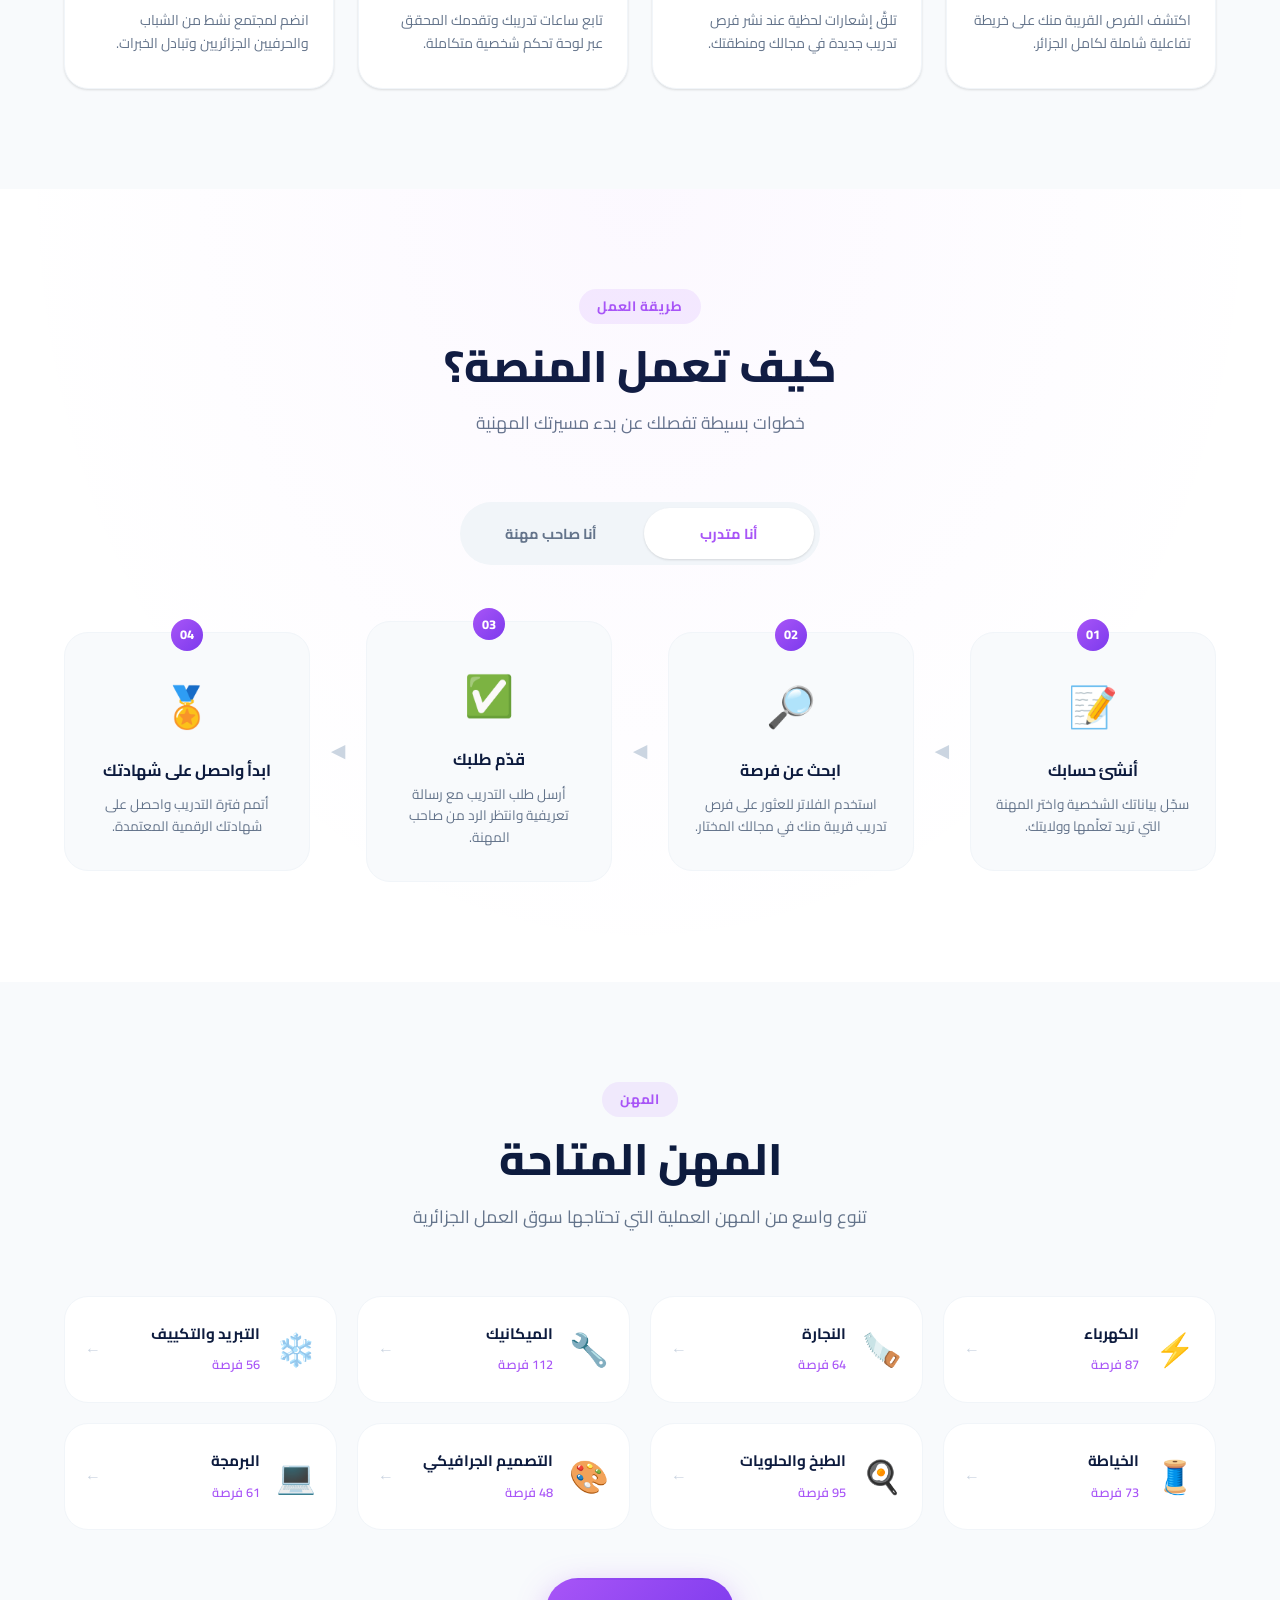
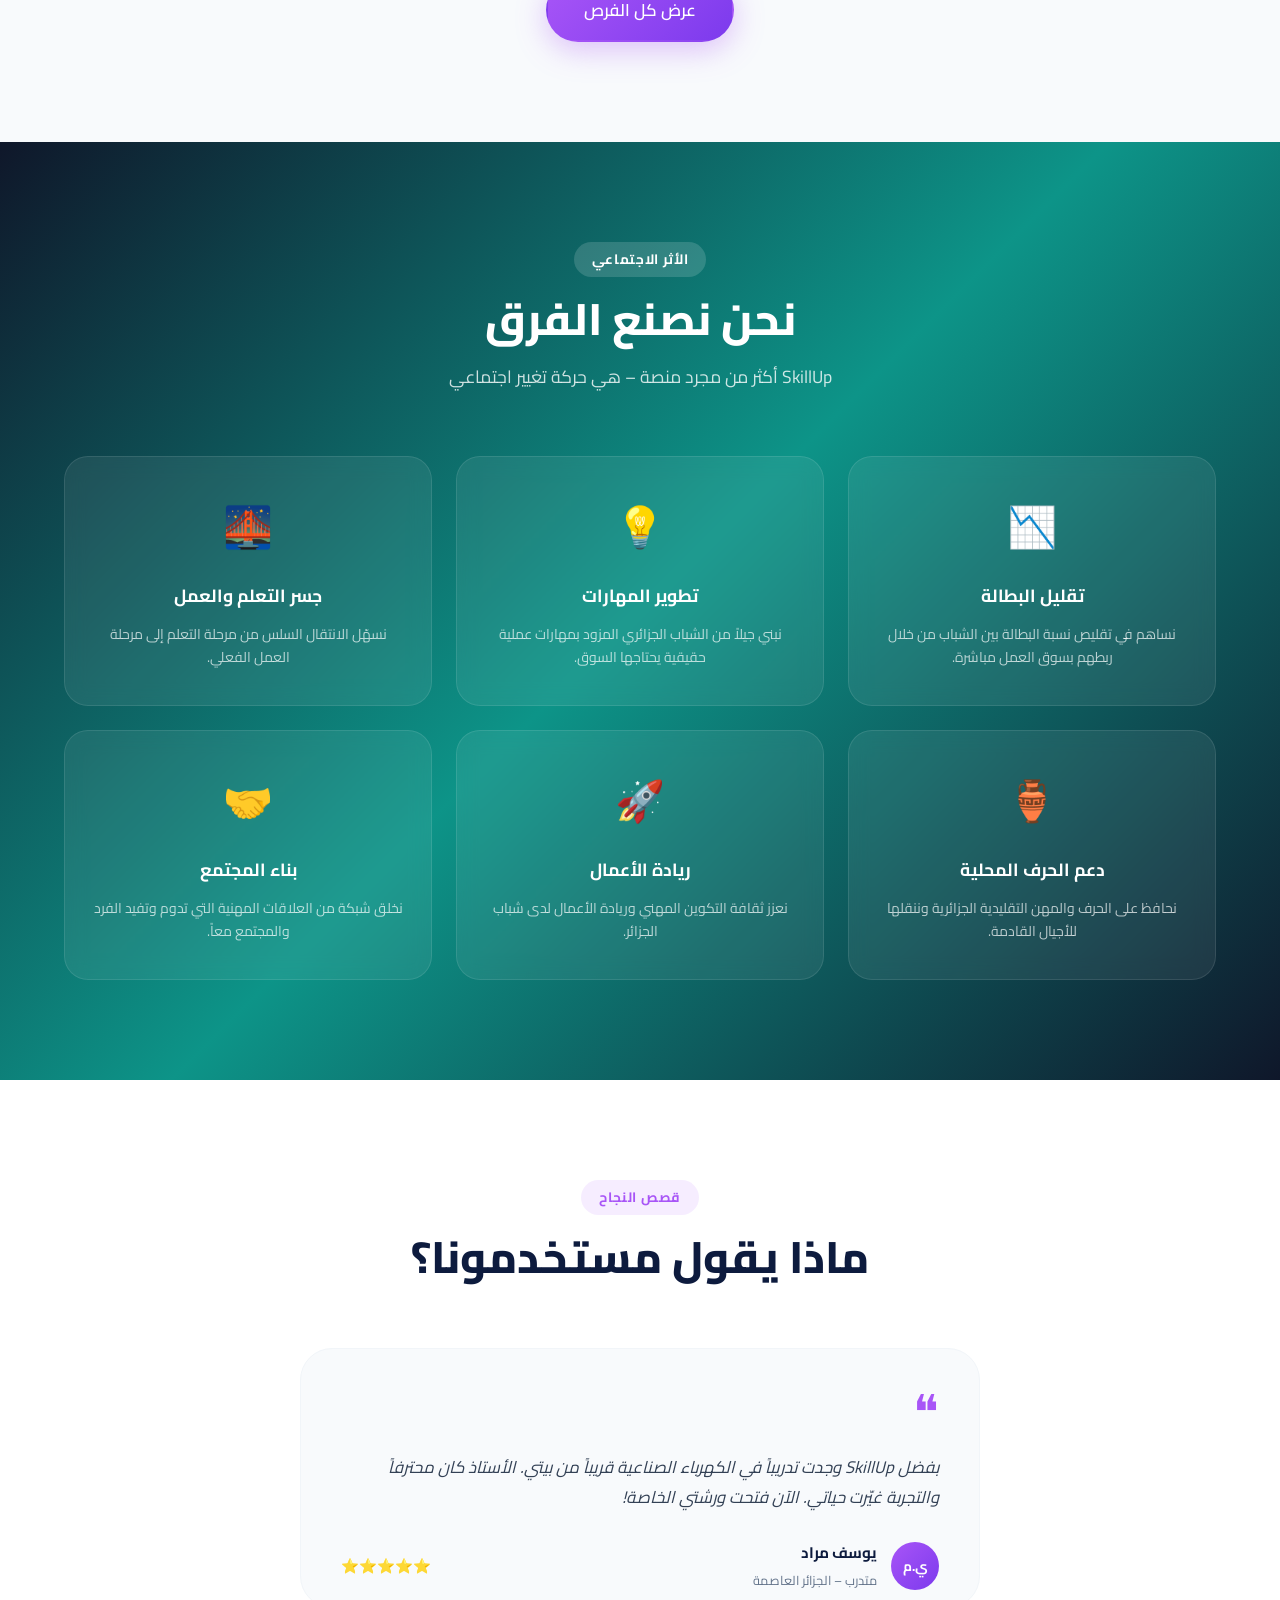
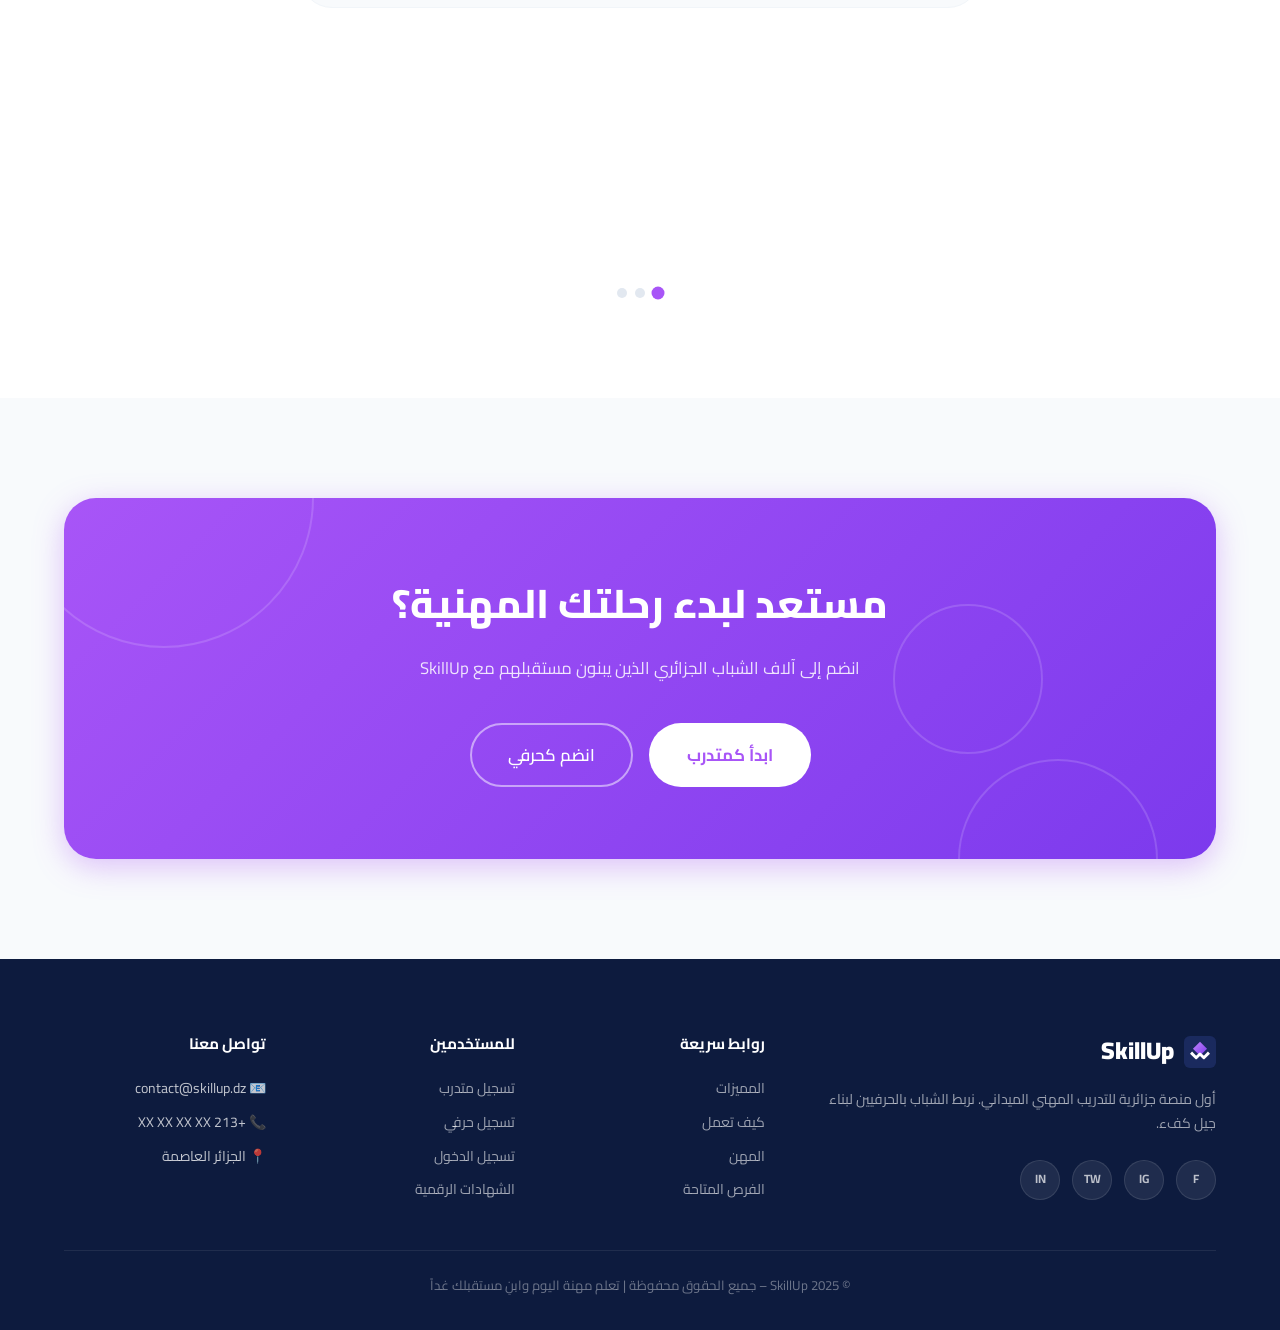
==== commit b7ea3a20: "🎨 Update logo - Replace SVG with logo.png image across all pages" ====
--- a/index.html
+++ b/index.html
@@ -18,17 +18,7 @@
   <nav class="navbar" id="navbar">
     <div class="nav-container">
       <a href="index.html" class="nav-logo">
-        <svg width="36" height="36" viewBox="0 0 100 100" fill="none" xmlns="http://www.w3.org/2000/svg">
-          <rect width="100" height="100" rx="18" fill="#0d1b3e"/>
-          <polygon points="50,18 72,40 50,62 28,40" fill="url(#dg)"/>
-          <polyline points="22,52 38,68 50,56 62,68 78,52" stroke="white" stroke-width="9" stroke-linejoin="round" fill="none"/>
-          <defs>
-            <linearGradient id="dg" x1="28" y1="18" x2="72" y2="62" gradientUnits="userSpaceOnUse">
-              <stop offset="0%" stop-color="#c084fc"/>
-              <stop offset="100%" stop-color="#7c3aed"/>
-            </linearGradient>
-          </defs>
-        </svg>
+        <img src="assets/logo.png" alt="SkillUp" class="logo-img" />
         <span class="logo-text">SkillUp</span>
       </a>
       <ul class="nav-links" id="nav-links">
--- a/style.css
+++ b/style.css
@@ -223,6 +223,12 @@
   color: var(--white);
   transition: var(--transition);
   flex-shrink: 0;
+}
+.logo-img {
+  width: 40px;
+  height: 40px;
+  object-fit: contain;
+  transition: var(--transition);
 }
 .navbar.scrolled .nav-logo { color: var(--navy); }
 .logo-icon { font-size: 1.8rem; }
@@ -850,4 +856,4 @@
   .professions-grid { grid-template-columns: 1fr; }
   .hero-title { font-size: 2rem; }
 }
-
+
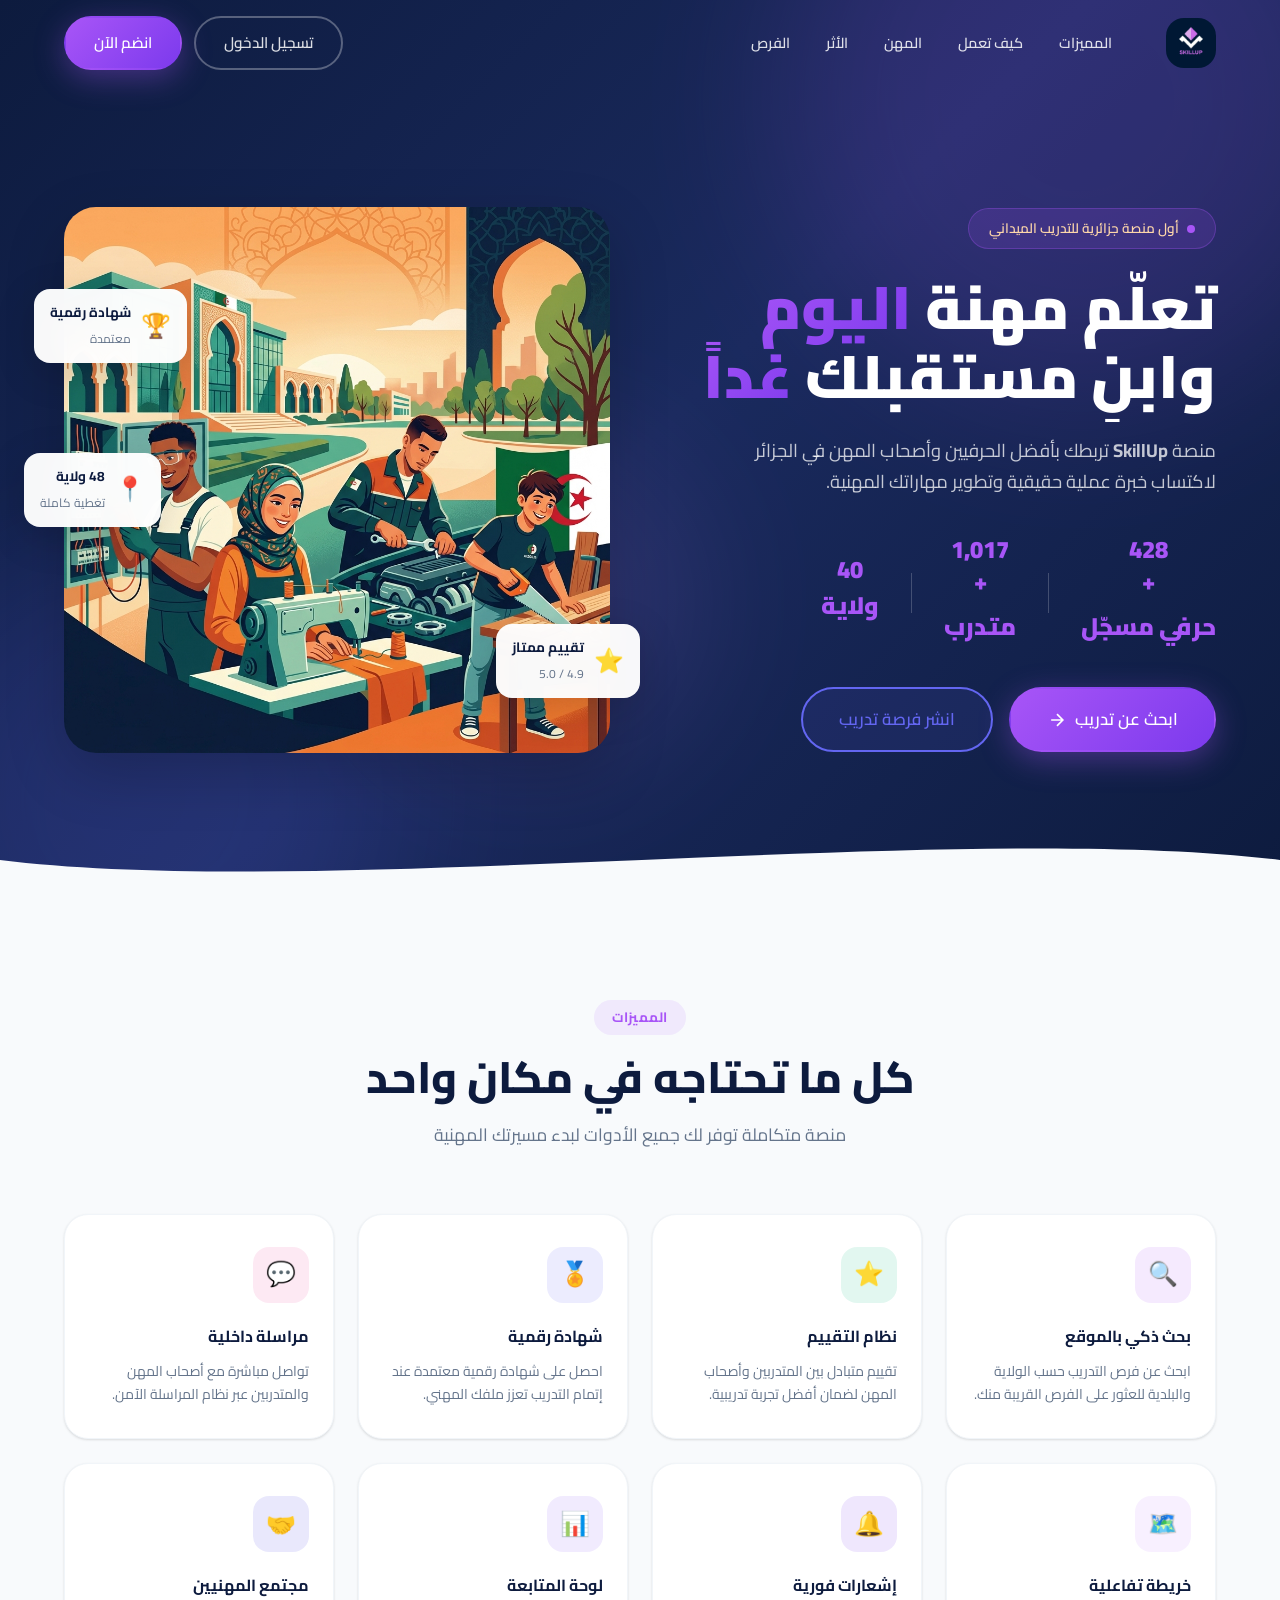
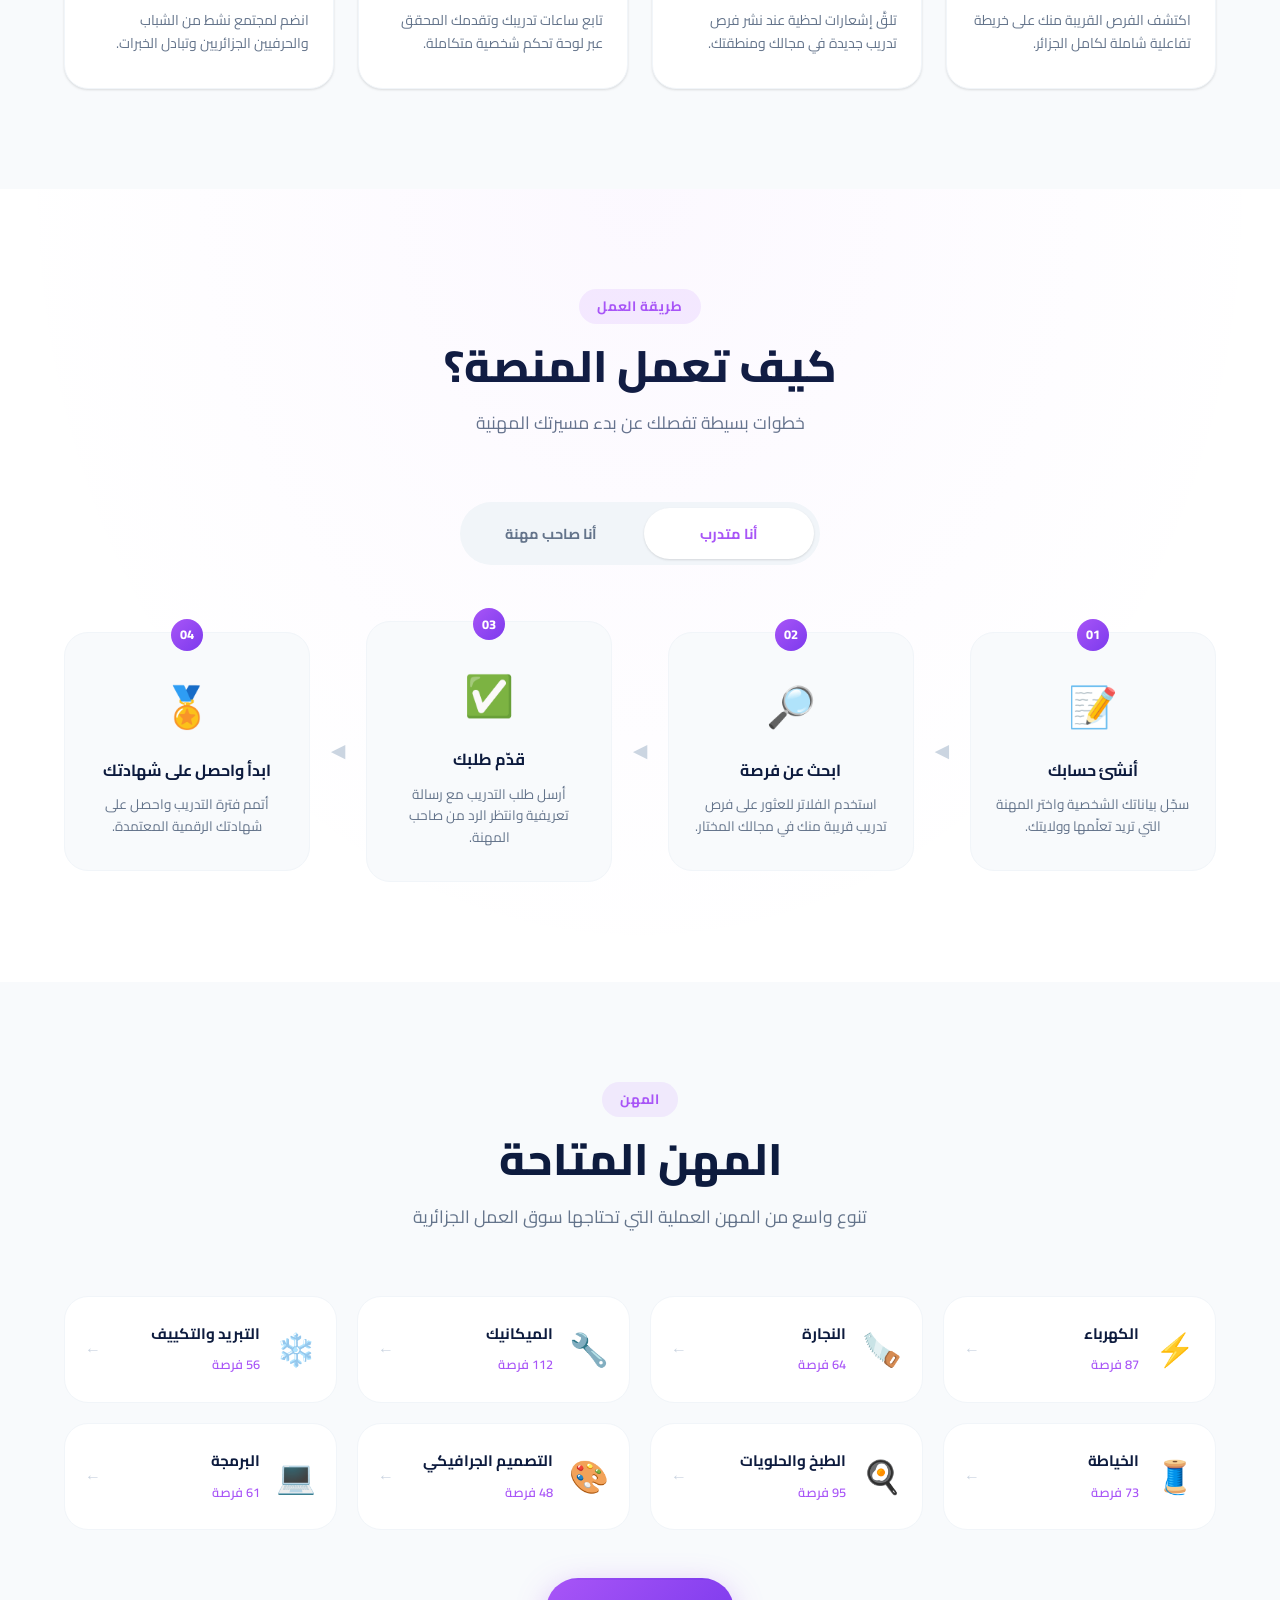
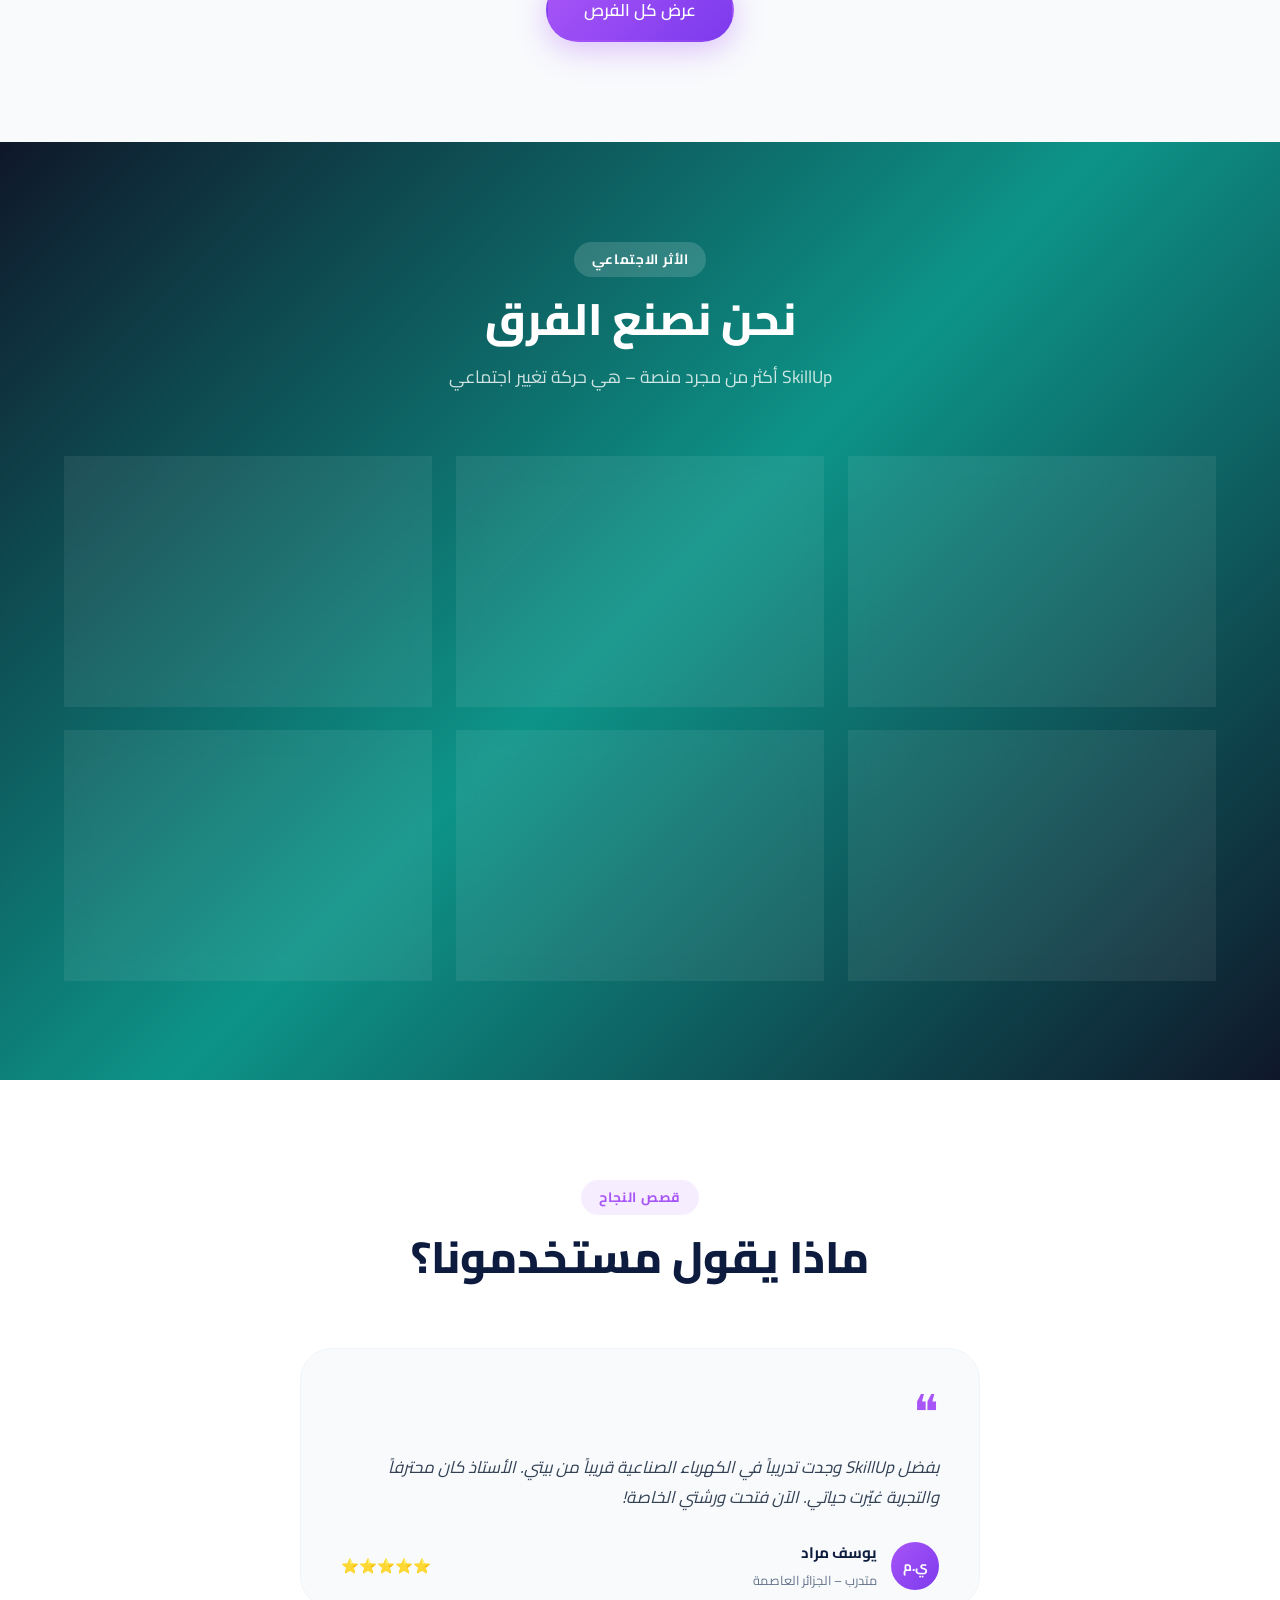
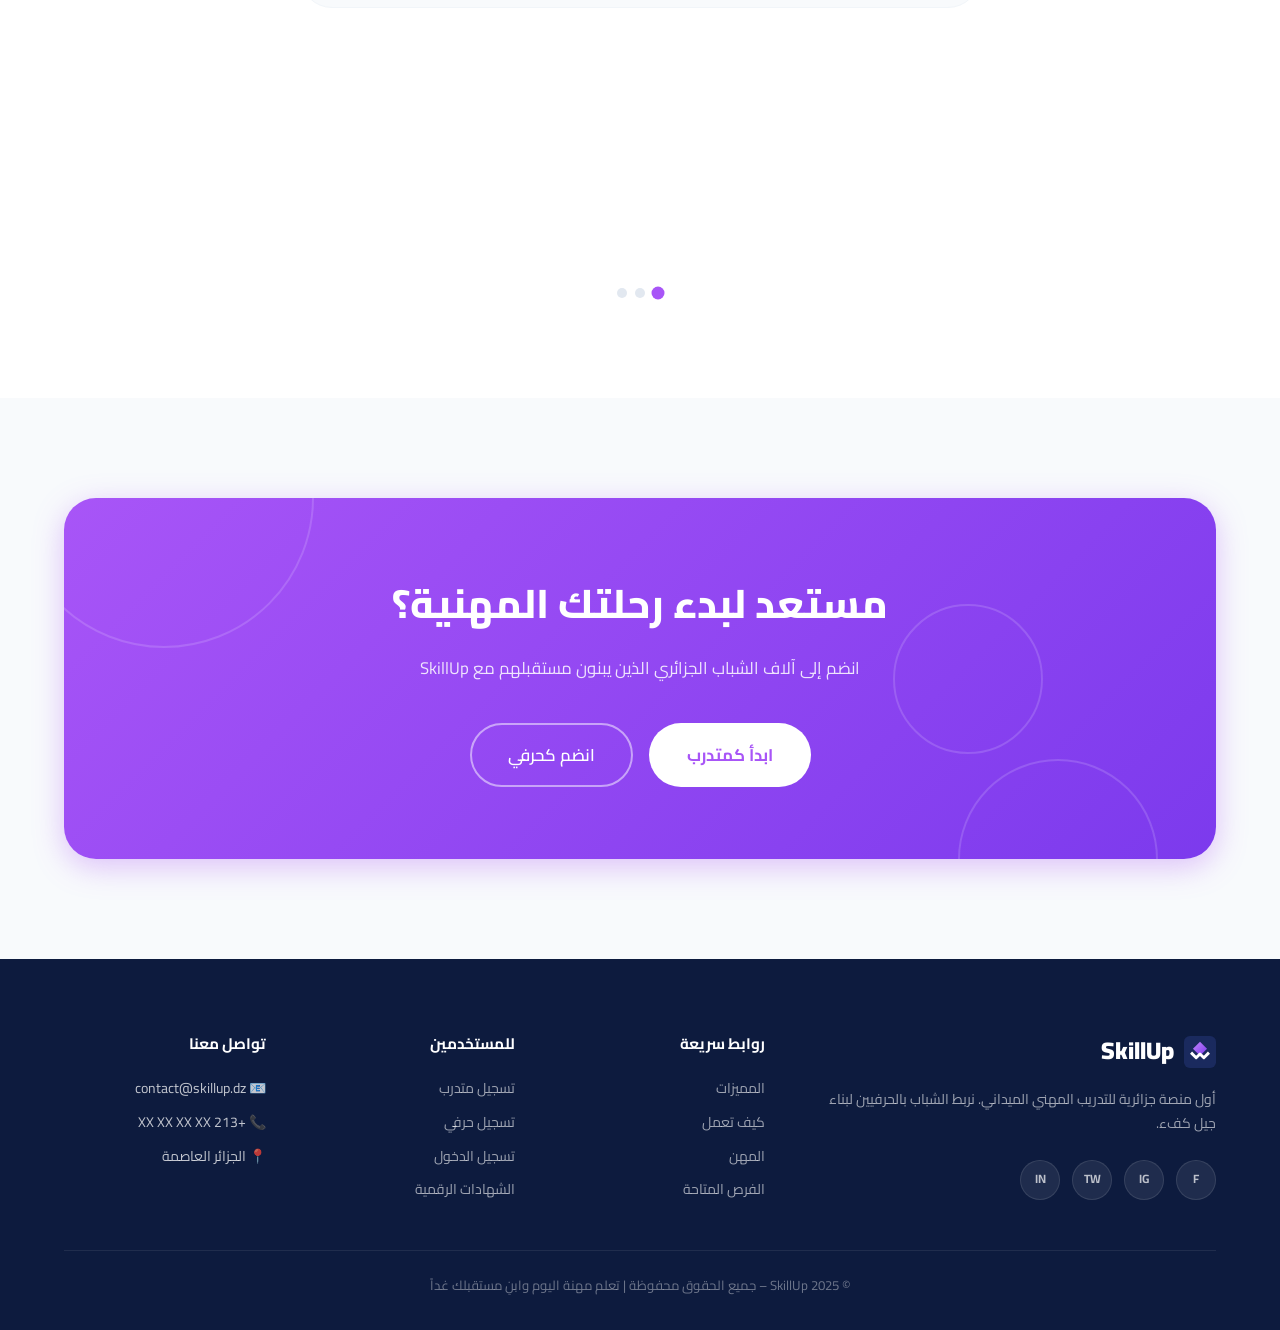
==== commit cae17801: "✨ Update logo - Remove text, increase size to 50px, add rounded corners (18px)" ====
--- a/index.html
+++ b/index.html
@@ -19,7 +19,6 @@
     <div class="nav-container">
       <a href="index.html" class="nav-logo">
         <img src="assets/logo.png" alt="SkillUp" class="logo-img" />
-        <span class="logo-text">SkillUp</span>
       </a>
       <ul class="nav-links" id="nav-links">
         <li><a href="#features">المميزات</a></li>
--- a/style.css
+++ b/style.css
@@ -225,9 +225,10 @@
   flex-shrink: 0;
 }
 .logo-img {
-  width: 40px;
-  height: 40px;
+  width: 50px;
+  height: 50px;
   object-fit: contain;
+  border-radius: 18px;
   transition: var(--transition);
 }
 .navbar.scrolled .nav-logo { color: var(--navy); }
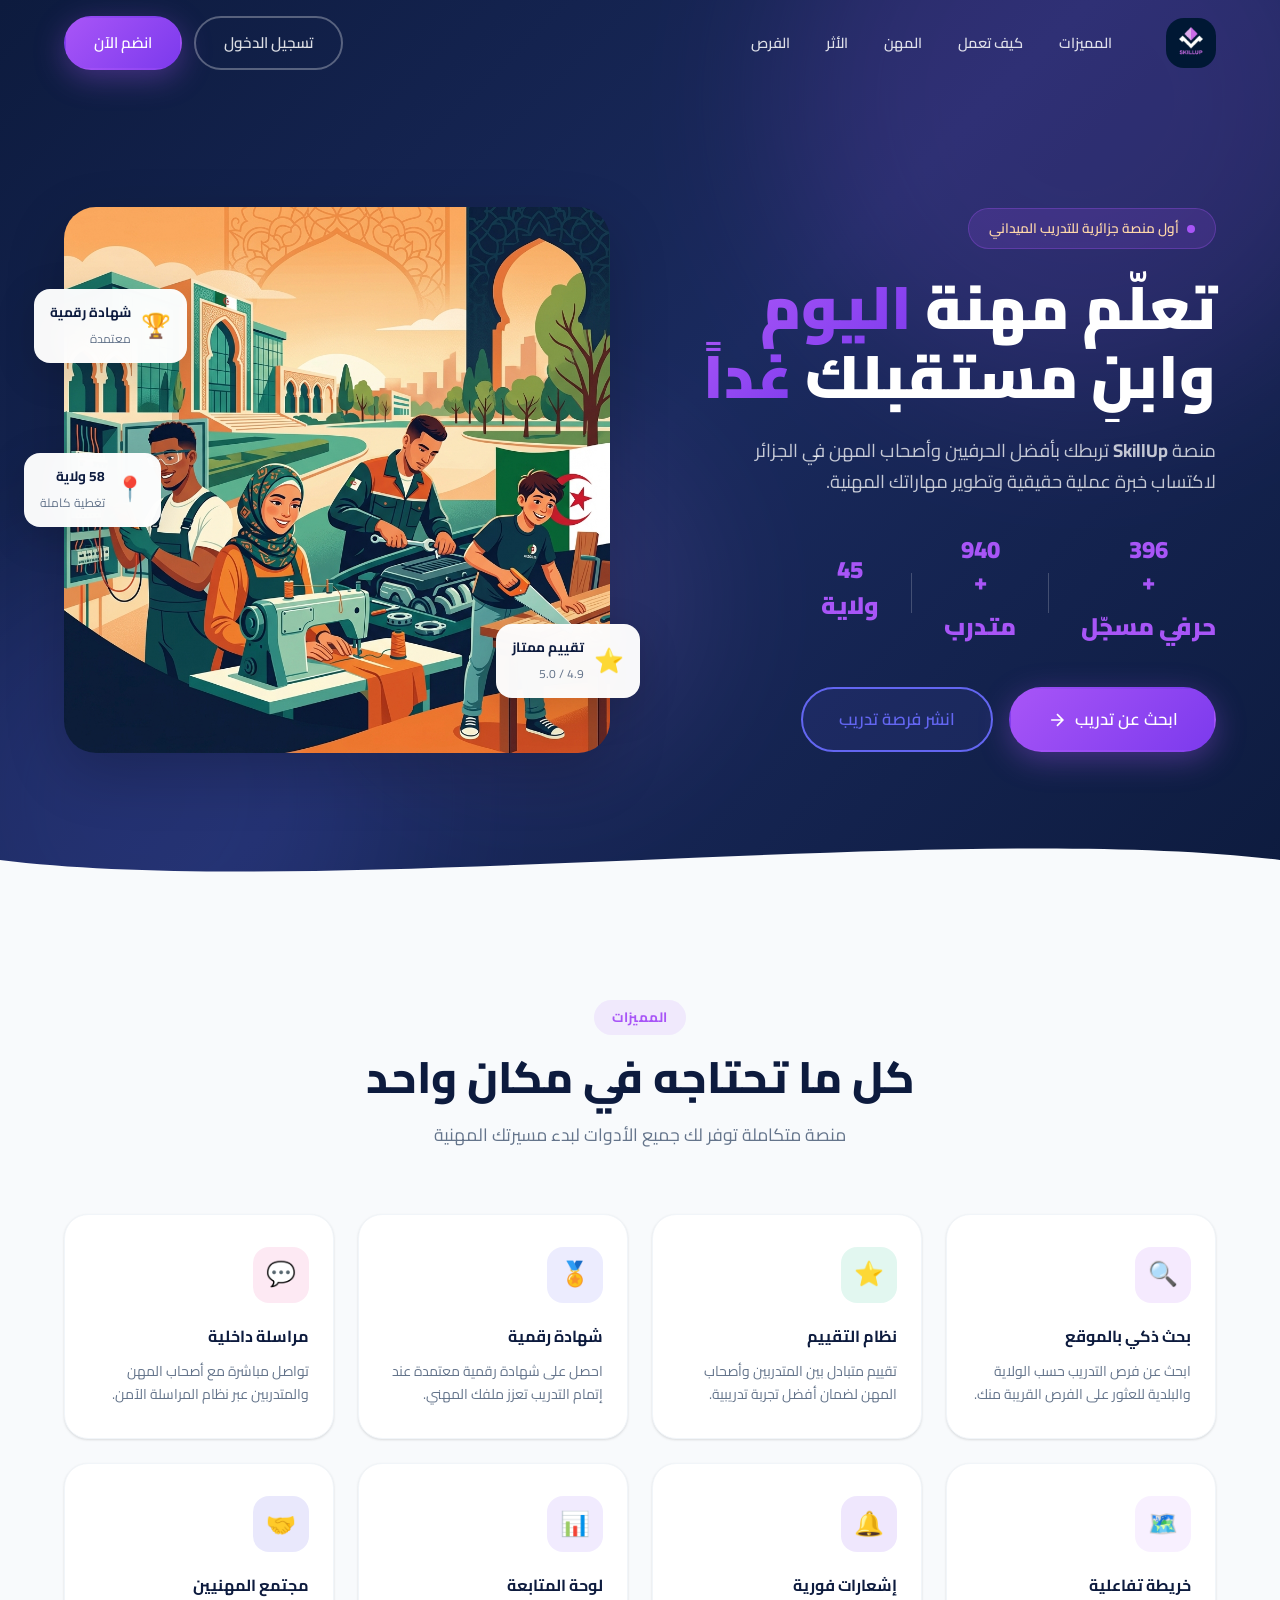
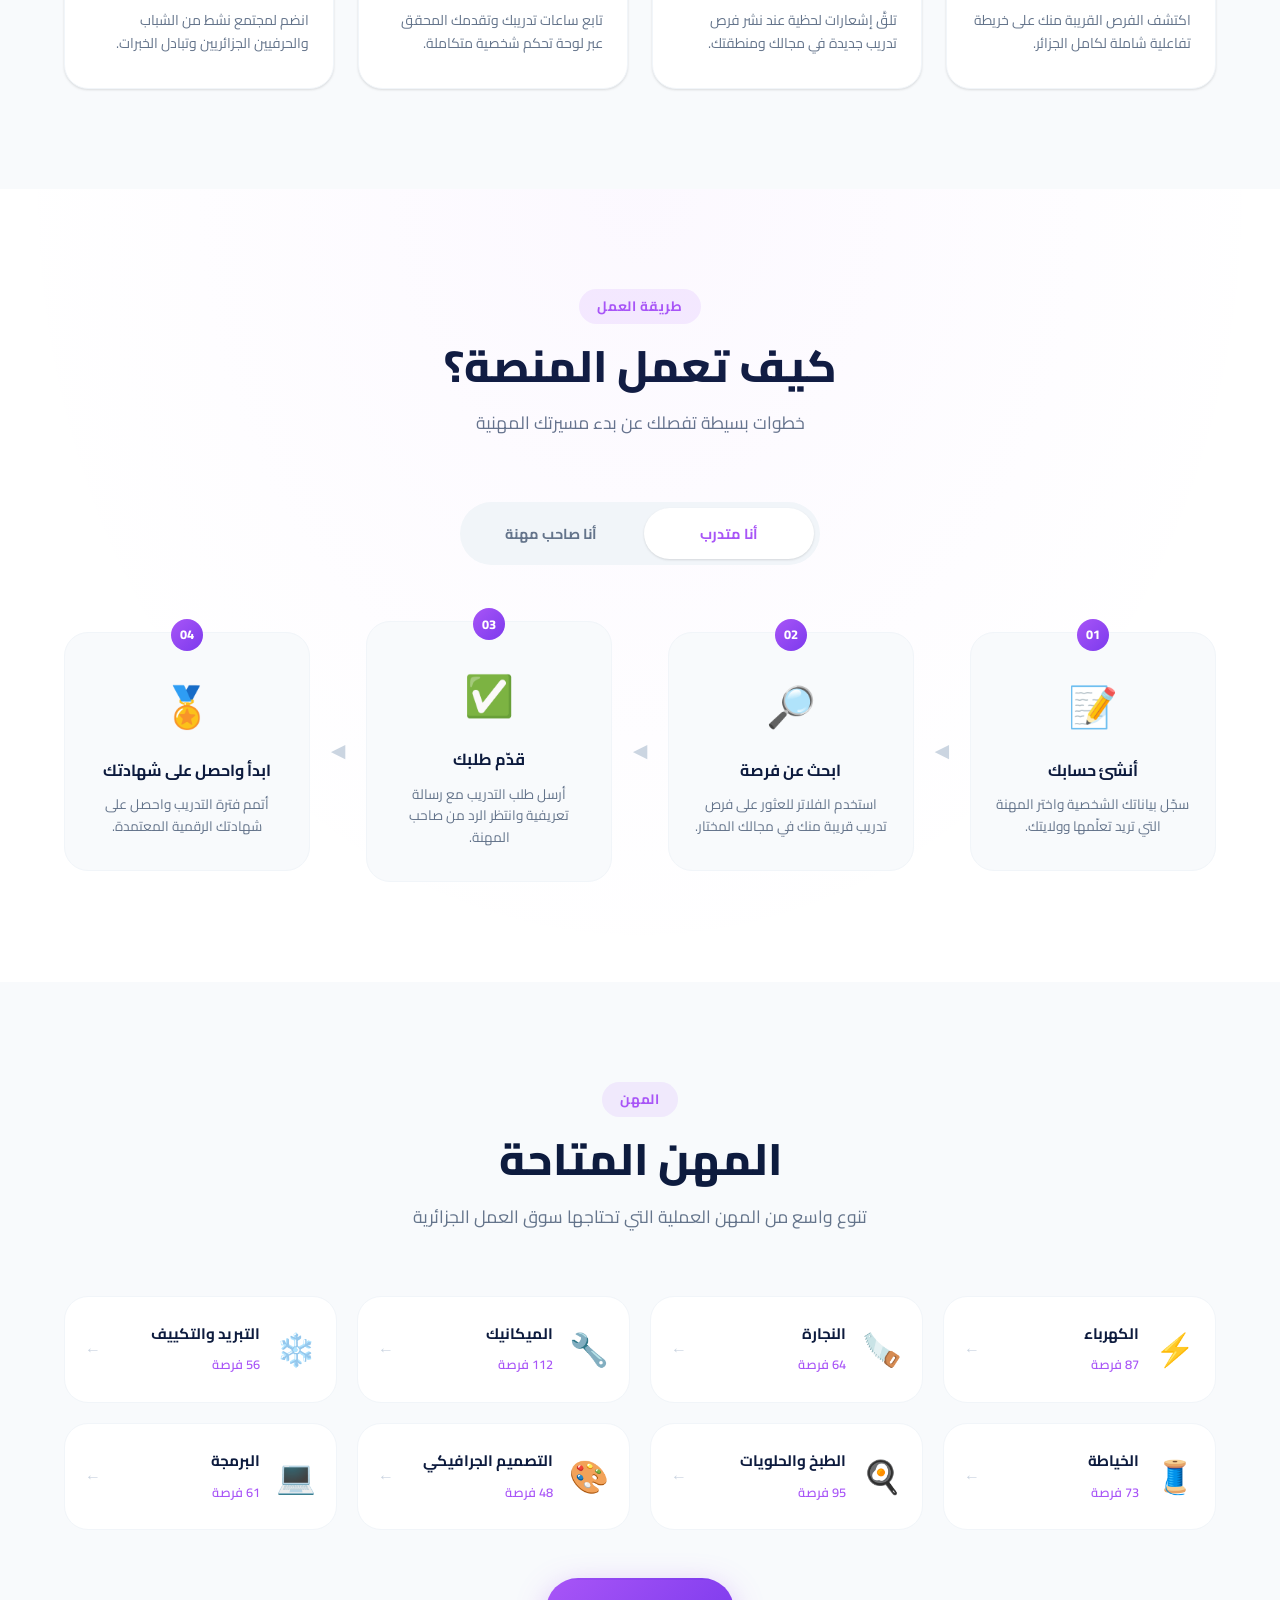
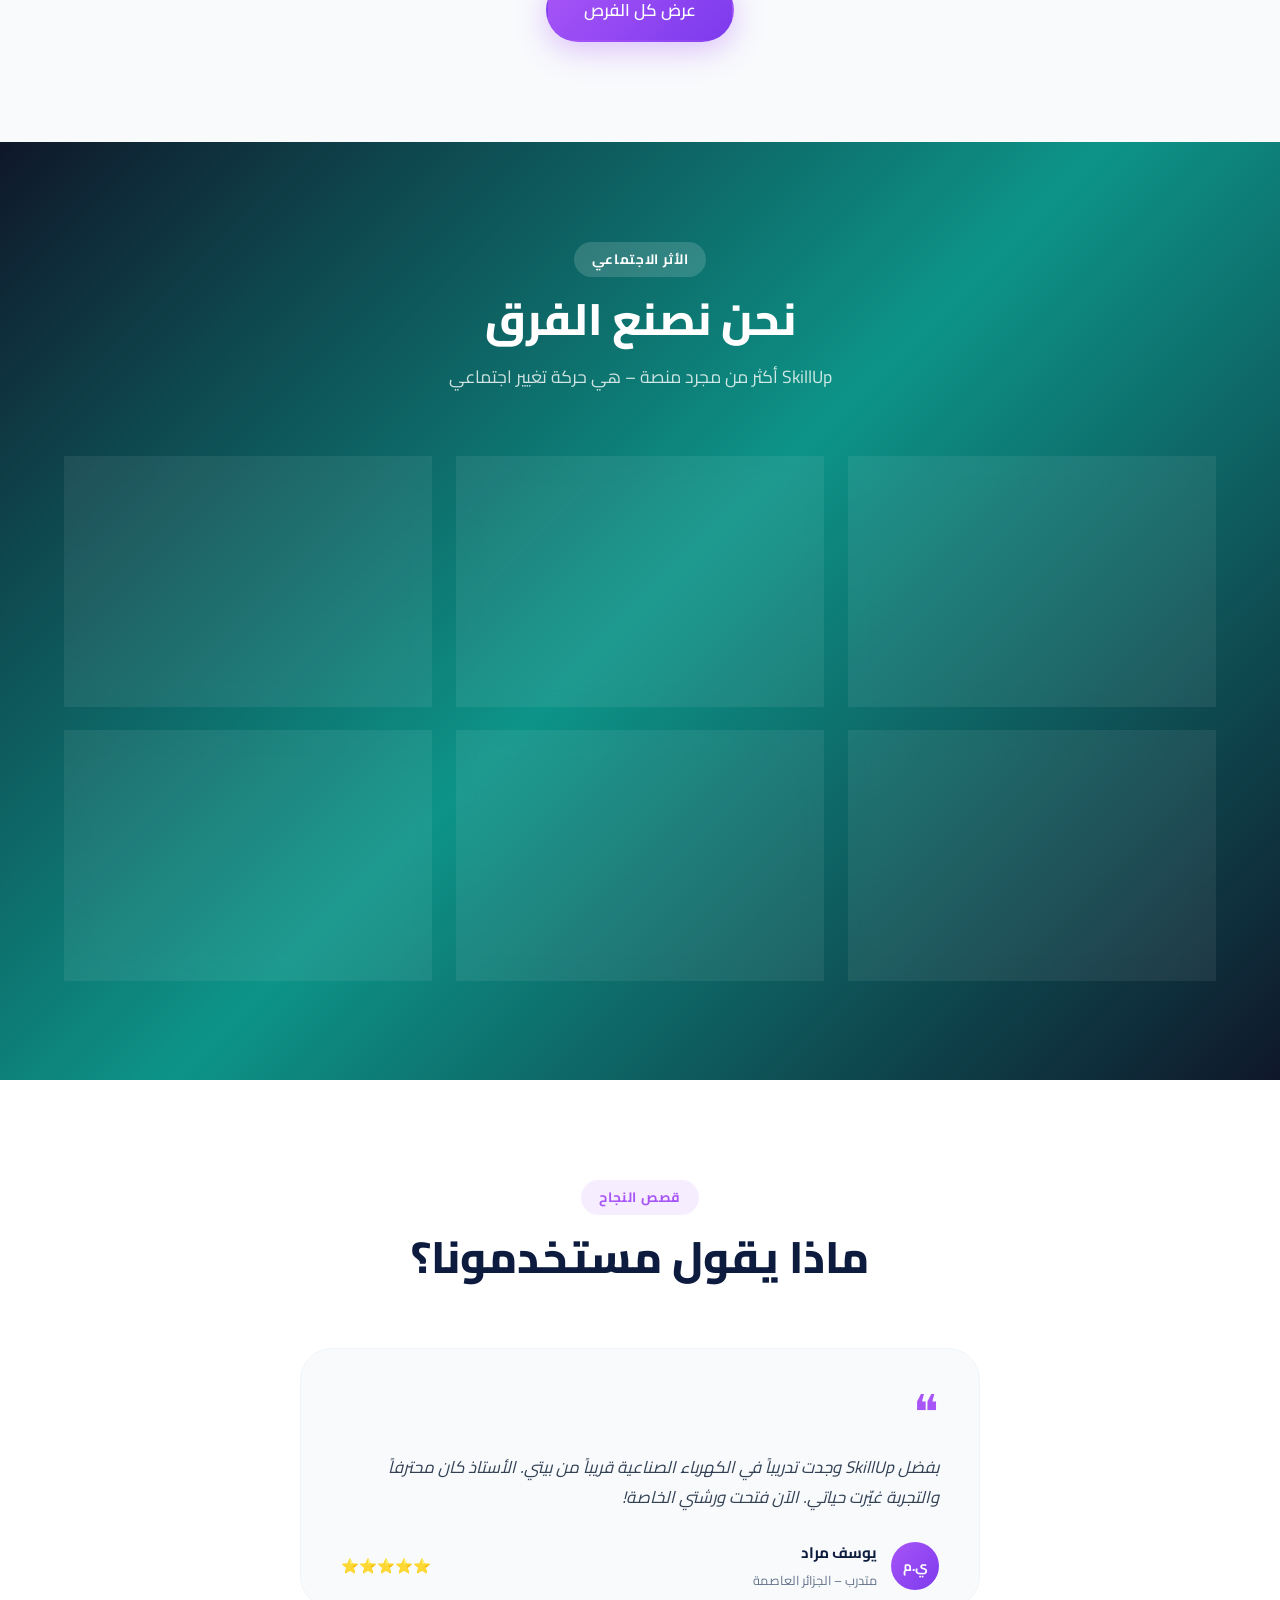
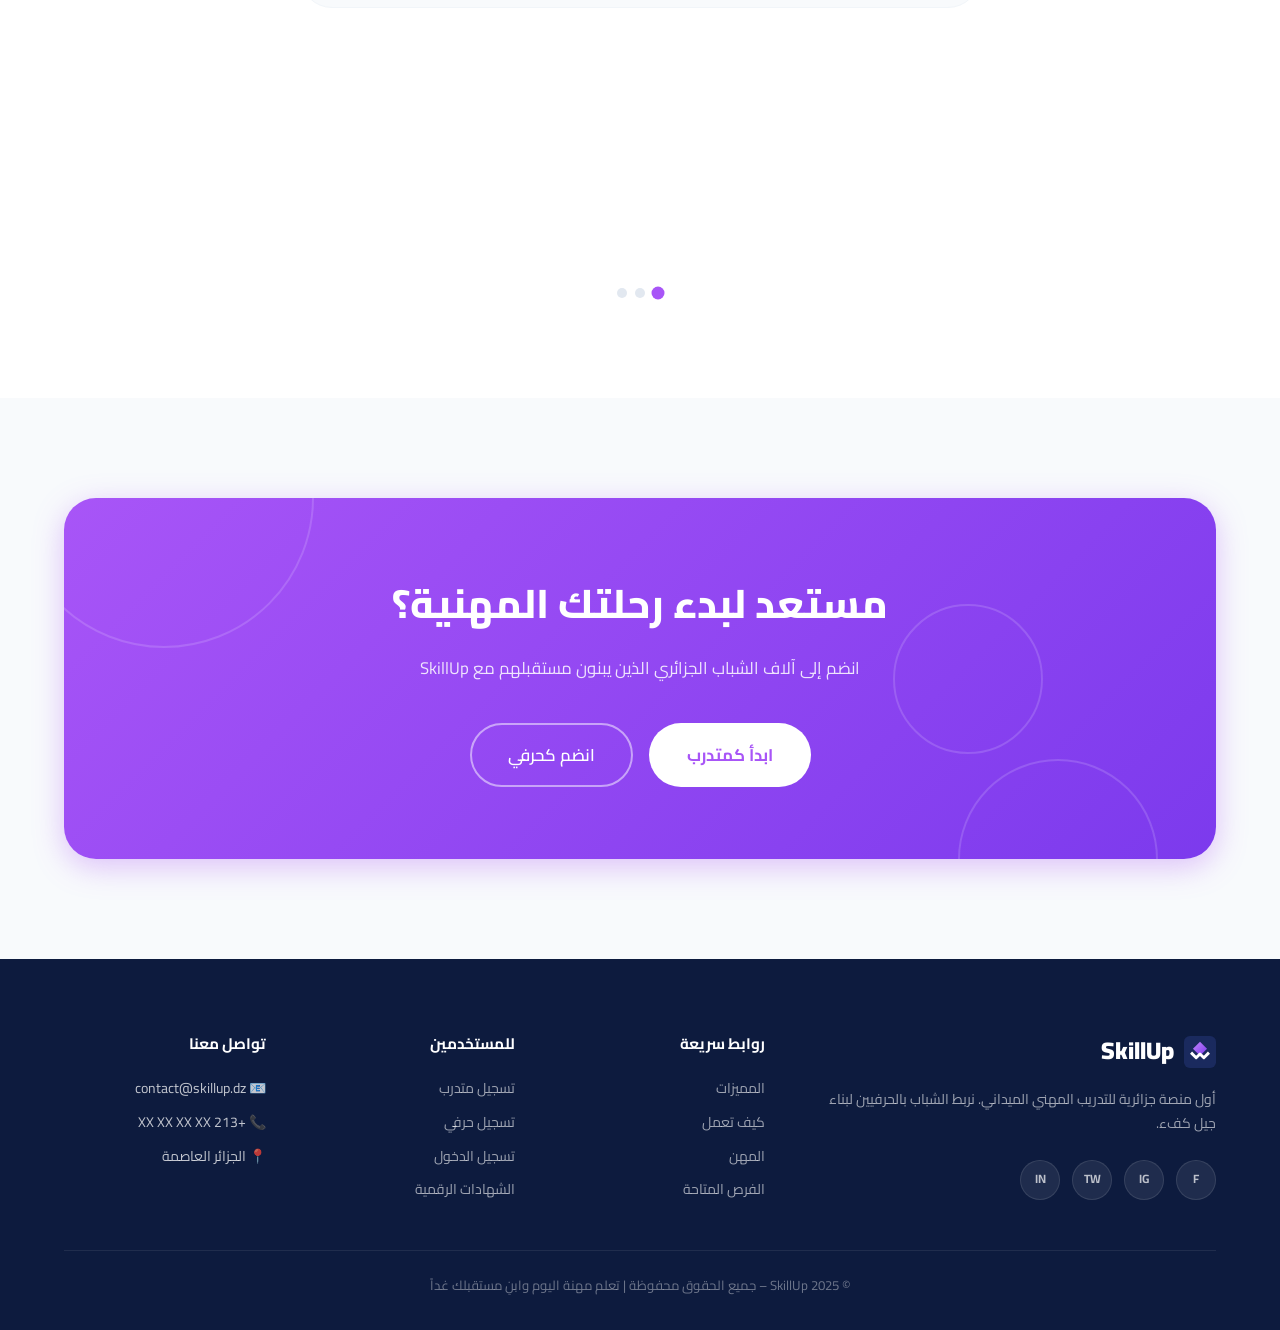
==== commit 9d834f51: "Fix registration API and add 58 wilayas" ====
--- a/index.html
+++ b/index.html
@@ -69,7 +69,7 @@
           </div>
           <div class="stat-divider"></div>
           <div class="stat">
-            <span class="stat-num" data-target="48">0</span><span></span>
+            <span class="stat-num" data-target="58">0</span><span></span>
             <span class="stat-label">ولاية</span>
           </div>
         </div>
@@ -103,7 +103,7 @@
           <div class="floating-card card-3">
             <span class="card-icon">📍</span>
             <div>
-              <strong>48 ولاية</strong>
+              <strong>58 ولاية</strong>
               <small>تغطية كاملة</small>
             </div>
           </div>
